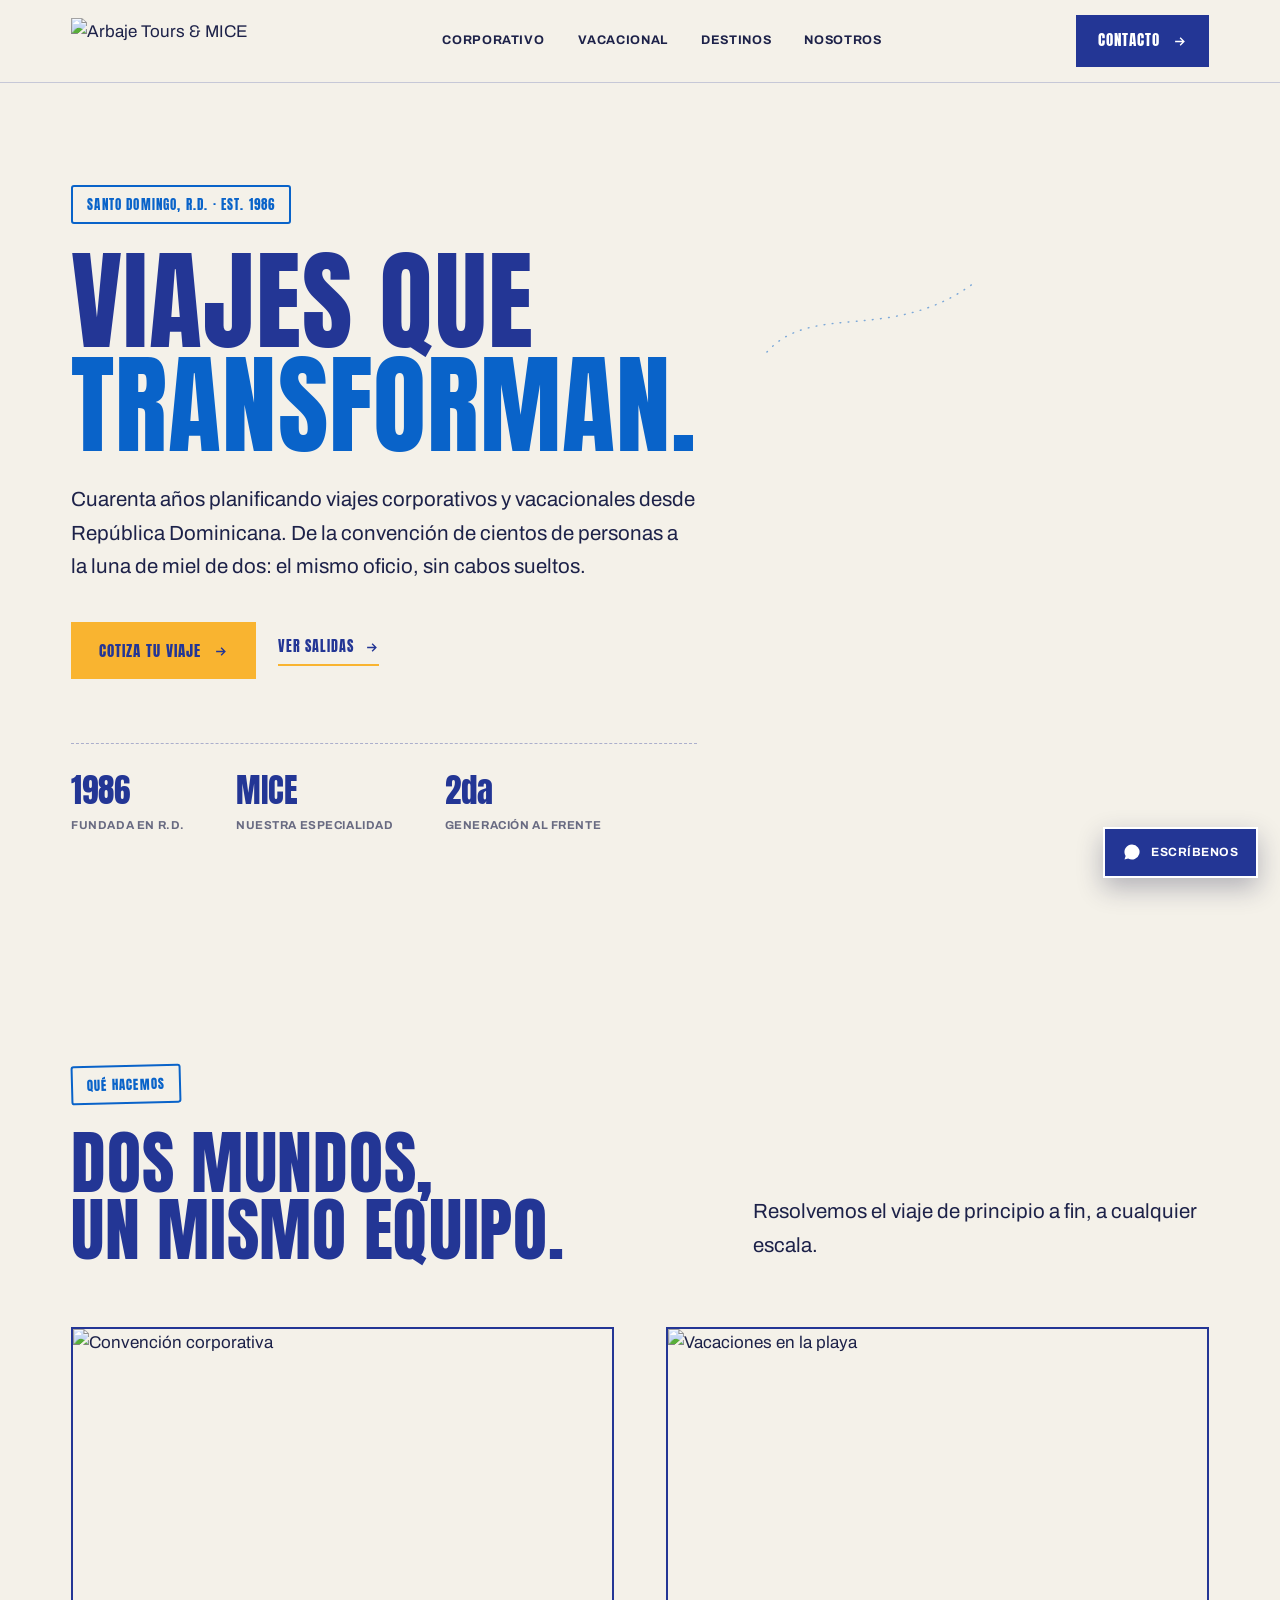
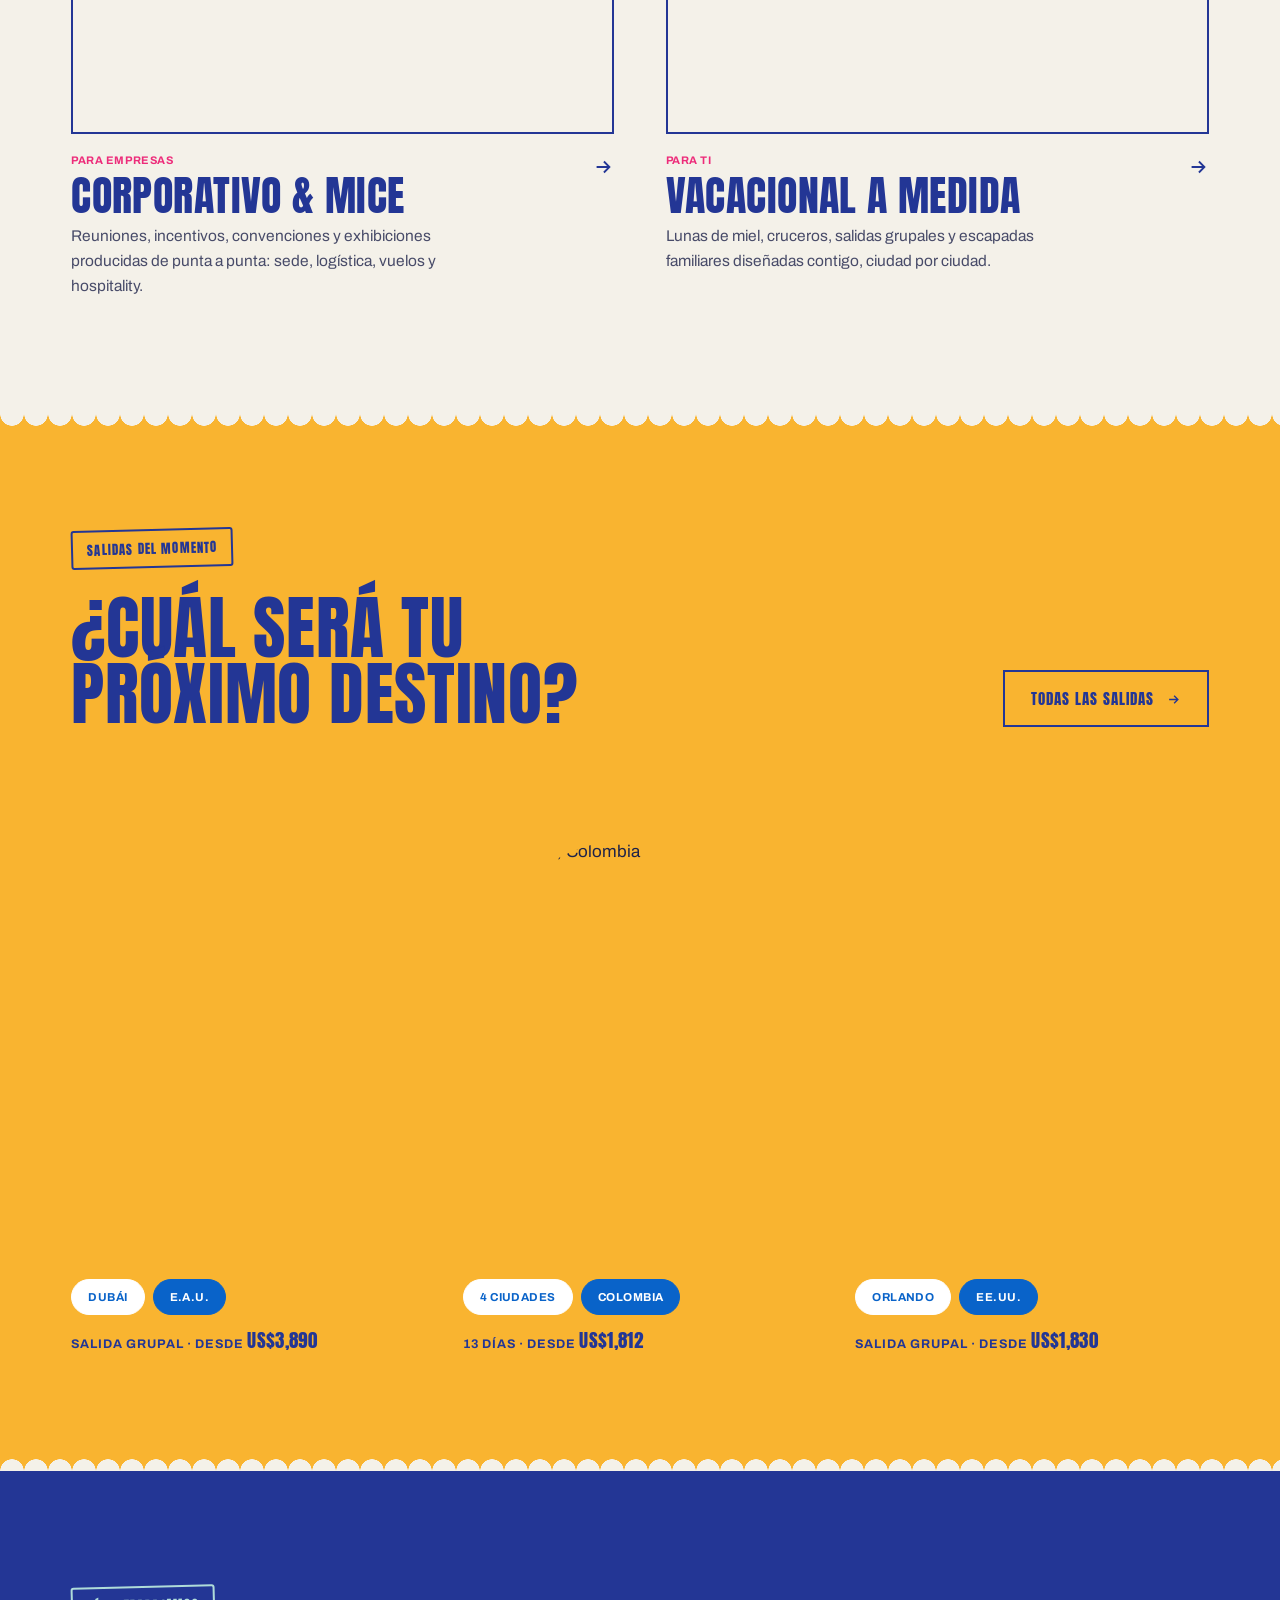
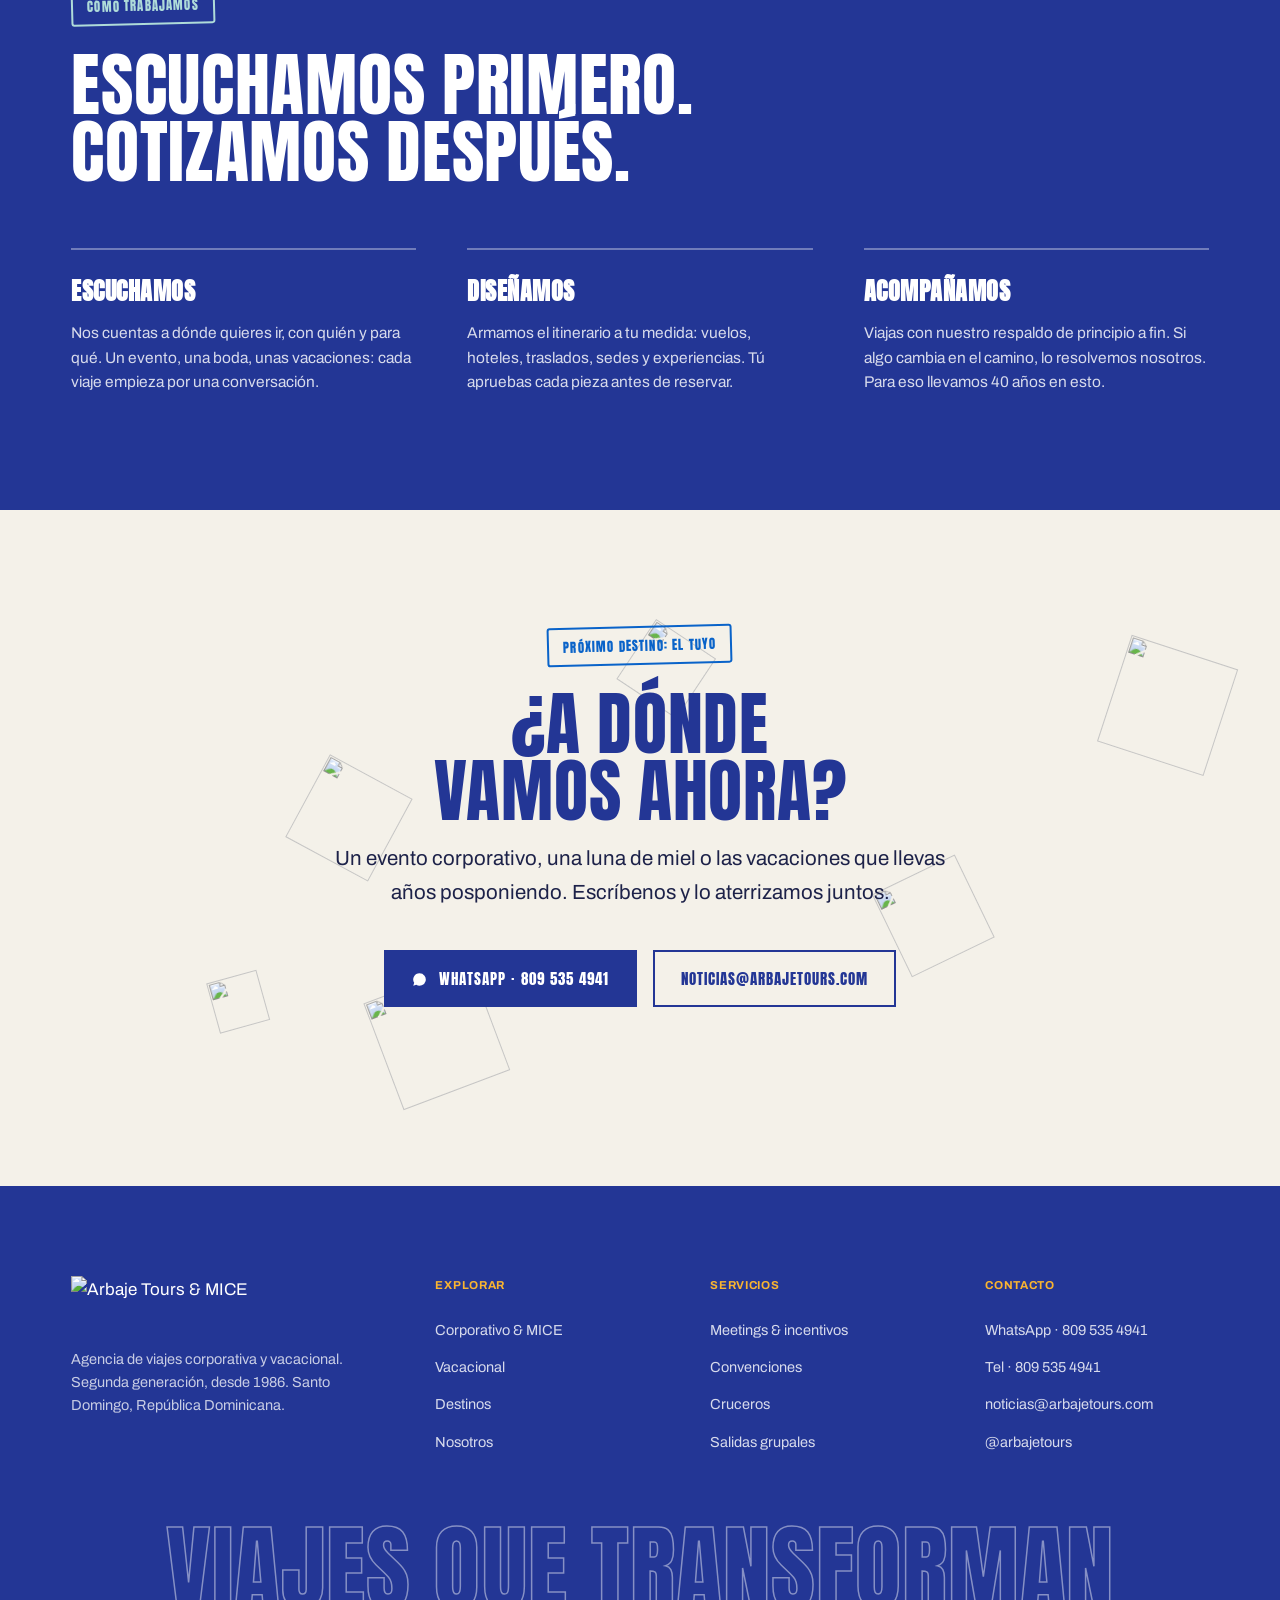
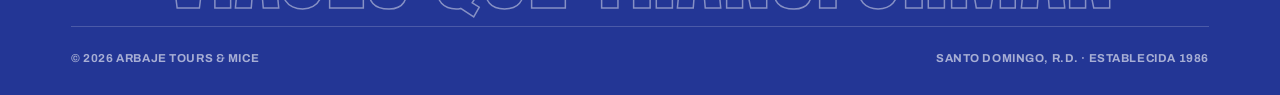
==== index.html @ 15413dd1 "Add files via upload" ====
<!DOCTYPE html>
<html lang="es">
<head>
<meta charset="UTF-8">
<meta name="viewport" content="width=device-width,initial-scale=1">
<title>Arbaje Tours & MICE — Agencia de viajes en Santo Domingo · Desde 1986</title>
<meta name="description" content="Agencia de viajes corporativa y vacacional en Santo Domingo, República Dominicana. Especialistas en MICE y viajes a medida desde 1986.">
<link rel="preconnect" href="https://fonts.googleapis.com">
<link rel="preconnect" href="https://fonts.gstatic.com" crossorigin>
<link href="https://fonts.googleapis.com/css2?family=Anton&family=Archivo:wght@400;500;600;700&display=swap" rel="stylesheet">
<link rel="stylesheet" href="styles.css">
</head>
<body>

<!-- ================= HEADER ================= -->
<header class="site-head">
  <div class="inner">
    <a href="index.html" class="brand" aria-label="Arbaje Tours & MICE">
      <img src="assets/logos/arbaje-horizontal.svg" alt="Arbaje Tours & MICE">
    </a>
    <nav class="main-nav" aria-label="Principal">
      <a href="corporativo.html">Corporativo</a>
      <a href="vacacional.html">Vacacional</a>
      <a href="destinos.html">Destinos</a>
      <a href="nosotros.html">Nosotros</a>
    </nav>
    <div class="head-cta">
      <a href="contacto.html" class="btn">Contacto
        <svg viewBox="0 0 24 24" fill="none" stroke="currentColor" stroke-width="2.2"><path d="M5 12h14M13 6l6 6-6 6"/></svg>
      </a>
    </div>
    <button class="burger" id="burger" aria-label="Menú" aria-expanded="false">
      <svg viewBox="0 0 24 24" fill="none" stroke="currentColor" stroke-width="2"><path d="M3 6h18M3 12h18M3 18h18"/></svg>
    </button>
  </div>
  <nav class="mobile-nav" id="mobileNav" aria-label="Menú móvil">
    <a href="corporativo.html">Corporativo </a>
    <a href="vacacional.html">Vacacional </a>
    <a href="destinos.html">Destinos </a>
    <a href="nosotros.html">Nosotros </a>
    <a href="contacto.html">Contacto </a>
  </nav>
</header>

<!-- ================= HERO ================= -->
<section class="hero">
  <div class="wrap hero-grid">
    <div class="hero-copy">
      <div class="eyebrow rv">Santo Domingo, R.D. · Est. 1986</div>
      <h1 class="display rv d1">Viajes que<br><span class="azure">transforman.</span></h1>
      <p class="lead rv d2">Cuarenta años planificando viajes corporativos y vacacionales desde República Dominicana. De la convención de cientos de personas a la luna de miel de dos: el mismo oficio, sin cabos sueltos.</p>
      <div class="hero-cta rv d3">
        <a href="contacto.html" class="btn sun">Cotiza tu viaje
          <svg viewBox="0 0 24 24" fill="none" stroke="currentColor" stroke-width="2.2"><path d="M5 12h14M13 6l6 6-6 6"/></svg>
        </a>
        <a href="destinos.html" class="tlink">Ver salidas
          <svg viewBox="0 0 24 24" fill="none" stroke="currentColor" stroke-width="2.2"><path d="M5 12h14M13 6l6 6-6 6"/></svg>
        </a>
      </div>
      <div class="hero-facts rv d3">
        <div class="fact"><div class="n">1986</div><div class="l">Fundada en R.D.</div></div>
        <div class="fact"><div class="n">MICE</div><div class="l">Nuestra especialidad</div></div>
        <div class="fact"><div class="n">2da</div><div class="l">Generación al frente</div></div>
      </div>
    </div>

    <div class="hero-collage rv d2" aria-hidden="true">
      <svg class="dashpath" viewBox="0 0 300 120" fill="none">
        <path d="M8 110 C 70 40, 180 100, 292 14" stroke="currentColor" stroke-width="2" stroke-dasharray="1 10" stroke-linecap="round"/>
      </svg>
      <img class="plane" src="assets/brand/plane-sun.svg" alt="">
      <div class="stamp-a">
        <div class="stamp"><img src="https://images.unsplash.com/photo-1488646953014-85cb44e25828?w=800&q=80" alt="Viajeros en la montaña"></div>
      </div>
      <img class="tickettravel" src="assets/brand/ticket-travel-azure.svg" alt="">
      <div class="stamp-b">
        <div class="stamp"><img src="https://images.unsplash.com/photo-1512453979798-5ea266f8880c?w=800&q=80" alt="Dubái"></div>
      </div>
      <img class="roundstamp deco spin" src="assets/brand/stamp-round-azure.svg" alt="" style="position:absolute">
    </div>
  </div>
</section>

<!-- ================= DOS MUNDOS ================= -->
<section class="sec">
  <div class="wrap">
    <div class="cat-head rv">
      <div>
        <div class="eyebrow">Qué hacemos</div>
        <h2 class="display">Dos mundos,<br>un mismo equipo.</h2>
      </div>
      <p class="lead" style="max-width:38ch">Resolvemos el viaje de principio a fin, a cualquier escala.</p>
    </div>

    <div class="cat-grid">
      <a href="corporativo.html" class="cat-item rv">
        <div class="ph"><img src="https://images.unsplash.com/photo-1505373877841-8d25f7d46678?w=1100&q=80" alt="Convención corporativa"></div>
        <div class="cap">
                    <div>
            <div class="tag">Para empresas</div>
            <h3 class="display">Corporativo & MICE</h3>
            <p>Reuniones, incentivos, convenciones y exhibiciones producidas de punta a punta: sede, logística, vuelos y hospitality.</p>
          </div>
          <span class="go"><svg viewBox="0 0 24 24" fill="none" stroke="currentColor" stroke-width="2"><path d="M5 12h14M13 6l6 6-6 6"/></svg></span>
        </div>
      </a>
      <a href="vacacional.html" class="cat-item rv d1">
        <div class="ph"><img src="https://images.unsplash.com/photo-1530521954074-e64f6810b32d?w=1100&q=80" alt="Vacaciones en la playa"></div>
        <div class="cap">
                    <div>
            <div class="tag">Para ti</div>
            <h3 class="display">Vacacional a medida</h3>
            <p>Lunas de miel, cruceros, salidas grupales y escapadas familiares diseñadas contigo, ciudad por ciudad.</p>
          </div>
          <span class="go"><svg viewBox="0 0 24 24" fill="none" stroke="currentColor" stroke-width="2"><path d="M5 12h14M13 6l6 6-6 6"/></svg></span>
        </div>
      </a>
    </div>
  </div>
</section>

<!-- ================= DESTINOS (amarillo + arcos) ================= -->
<section class="sec sec-sun">
  <div class="wrap">
    <div class="cat-head rv">
      <div>
        <div class="eyebrow">Salidas del momento</div>
        <h2 class="display">¿Cuál será tu<br>próximo destino?</h2>
      </div>
      <a href="destinos.html" class="btn line">Todas las salidas
        <svg viewBox="0 0 24 24" fill="none" stroke="currentColor" stroke-width="2.2"><path d="M5 12h14M13 6l6 6-6 6"/></svg>
      </a>
    </div>

    <div class="arch-grid">
      <a href="destinos.html" class="arch-card rv">
        <div class="arch"><img src="https://images.unsplash.com/photo-1512453979798-5ea266f8880c?w=900&q=80" alt="Dubái"></div>
        <div class="pills"><span class="pill">Dubái</span><span class="pill blue">E.A.U.</span></div>
        <div class="price">Salida grupal · desde <b>US$3,890</b></div>
      </a>
      <a href="destinos.html" class="arch-card rv d1">
        <div class="arch"><img src="https://images.unsplash.com/photo-1534943441045-1009d7cb0bb9?q=80&w=1100&auto=format&fit=crop" alt="Cartagena, Colombia"></div>
        <div class="pills"><span class="pill">4 ciudades</span><span class="pill blue">Colombia</span></div>
        <div class="price">13 días · desde <b>US$1,812</b></div>
      </a>
      <a href="destinos.html" class="arch-card rv d2">
        <div class="arch"><img src="https://images.unsplash.com/photo-1597466599360-3b9775841aec?w=900&q=80" alt="Orlando"></div>
        <div class="pills"><span class="pill">Orlando</span><span class="pill blue">EE.UU.</span></div>
        <div class="price">Salida grupal · desde <b>US$1,830</b></div>
      </a>
    </div>
  </div>
</section>

<!-- ================= MÉTODO (navy) ================= -->
<section class="sec sec-navy">
  <div class="wrap">
    <div class="rv">
      <div class="eyebrow">Cómo trabajamos</div>
      <h2 class="display">Escuchamos primero.<br>Cotizamos después.</h2>
    </div>
    <div class="steps">
      <div class="step rv">
                <h3>Escuchamos</h3>
        <p>Nos cuentas a dónde quieres ir, con quién y para qué. Un evento, una boda, unas vacaciones: cada viaje empieza por una conversación.</p>
      </div>
      <div class="step rv d1">
                <h3>Diseñamos</h3>
        <p>Armamos el itinerario a tu medida: vuelos, hoteles, traslados, sedes y experiencias. Tú apruebas cada pieza antes de reservar.</p>
      </div>
      <div class="step rv d2">
                <h3>Acompañamos</h3>
        <p>Viajas con nuestro respaldo de principio a fin. Si algo cambia en el camino, lo resolvemos nosotros. Para eso llevamos 40 años en esto.</p>
      </div>
    </div>
  </div>
</section>

<!-- ================= CTA FINAL ================= -->
<section class="sec endcta">
  <div class="bubbles" id="bubbles" aria-hidden="true"></div>
  <div class="wrap">
    <div class="rv">
      <div class="eyebrow" style="justify-content:center">Próximo destino: el tuyo</div>
      <h2 class="display">¿A dónde<br>vamos ahora?</h2>
      <p class="lead">Un evento corporativo, una luna de miel o las vacaciones que llevas años posponiendo. Escríbenos y lo aterrizamos juntos.</p>
      <div class="actions">
        <a href="https://wa.me/18095354941" target="_blank" rel="noopener" class="btn">
          <svg viewBox="0 0 24 24" fill="currentColor"><path d="M17.5 14.4c-.3-.1-1.8-.9-2-1-.3-.1-.5-.1-.7.1-.2.3-.8 1-1 1.2-.2.2-.3.2-.6.1-.3-.1-1.3-.5-2.4-1.5-.9-.8-1.5-1.8-1.7-2-.2-.3 0-.5.1-.6l.4-.5c.1-.2.2-.3.3-.5.1-.2 0-.4 0-.5 0-.1-.7-1.6-.9-2.2-.2-.6-.5-.5-.7-.5h-.6c-.2 0-.5.1-.8.4-.3.3-1 1-1 2.5s1.1 2.9 1.2 3.1c.1.2 2.1 3.2 5.1 4.5.7.3 1.3.5 1.7.6.7.2 1.4.2 1.9.1.6-.1 1.8-.7 2-1.4.2-.7.2-1.3.2-1.4-.1-.1-.3-.2-.6-.3M12 2a10 10 0 00-8.5 15.3L2 22l4.8-1.5A10 10 0 1012 2z"/></svg>
          WhatsApp · 809 535 4941
        </a>
        <a href="mailto:noticias@arbajetours.com" class="btn line">noticias@arbajetours.com</a>
      </div>
      <img class="boarding" src="assets/brand/boarding-blue.svg" alt="">
    </div>
  </div>
</section>

<!-- ================= FOOTER ================= -->
<footer class="ftr">
  <div class="wrap">
    <div class="top">
      <div class="brandcol">
        <img src="assets/logos/arbaje-horizontal-white.svg" alt="Arbaje Tours & MICE">
        <p>Agencia de viajes corporativa y vacacional. Segunda generación, desde 1986. Santo Domingo, República Dominicana.</p>
      </div>
      <div class="col">
        <h4>Explorar</h4>
        <a href="corporativo.html">Corporativo & MICE</a>
        <a href="vacacional.html">Vacacional</a>
        <a href="destinos.html">Destinos</a>
        <a href="nosotros.html">Nosotros</a>
      </div>
      <div class="col">
        <h4>Servicios</h4>
        <a href="corporativo.html">Meetings & incentivos</a>
        <a href="corporativo.html">Convenciones</a>
        <a href="vacacional.html">Cruceros</a>
        <a href="vacacional.html">Salidas grupales</a>
      </div>
      <div class="col">
        <h4>Contacto</h4>
        <a href="https://wa.me/18095354941" target="_blank" rel="noopener">WhatsApp · 809 535 4941</a>
        <a href="tel:+18095354941">Tel · 809 535 4941</a>
        <a href="mailto:noticias@arbajetours.com">noticias@arbajetours.com</a>
        <a href="https://instagram.com/arbajetours" target="_blank" rel="noopener">@arbajetours</a>
      </div>
    </div>
    <div class="bigline" aria-hidden="true">Viajes que transforman</div>
    <div class="bot">
      <span>© 2026 Arbaje Tours & MICE</span>
      <span>Santo Domingo, R.D. · Establecida 1986</span>
    </div>
  </div>
</footer>

<a href="https://wa.me/18095354941" target="_blank" rel="noopener" class="wa" aria-label="WhatsApp">
  <svg viewBox="0 0 24 24" fill="currentColor"><path d="M17.5 14.4c-.3-.1-1.8-.9-2-1-.3-.1-.5-.1-.7.1-.2.3-.8 1-1 1.2-.2.2-.3.2-.6.1-.3-.1-1.3-.5-2.4-1.5-.9-.8-1.5-1.8-1.7-2-.2-.3 0-.5.1-.6l.4-.5c.1-.2.2-.3.3-.5.1-.2 0-.4 0-.5 0-.1-.7-1.6-.9-2.2-.2-.6-.5-.5-.7-.5h-.6c-.2 0-.5.1-.8.4-.3.3-1 1-1 2.5s1.1 2.9 1.2 3.1c.1.2 2.1 3.2 5.1 4.5.7.3 1.3.5 1.7.6.7.2 1.4.2 1.9.1.6-.1 1.8-.7 2-1.4.2-.7.2-1.3.2-1.4-.1-.1-.3-.2-.6-.3M12 2a10 10 0 00-8.5 15.3L2 22l4.8-1.5A10 10 0 1012 2z"/></svg>
  <span>Escríbenos</span>
</a>

<script src="app.js"></script>
</body>
</html>
---- styles.css ----
/* ============================================================
   ARBAJE TOURS & MICE — sitio 2026
   Dirección: editorial · pasaporte · scrapbook de viaje
   Tipos: Anton (display) · Archivo (texto) · IBM Plex Mono (meta)
   ============================================================ */

:root{
  --navy:#233695;
  --azure:#0963c9;
  --sun:#f9b430;
  --sunlight:#fbcd52;
  --pink:#ed2c7a;
  --aqua:#afdcd9;
  --gray:#dad8da;
  --paper:#f4f1e9;
  --paper-2:#ece8dd;
  --ink:#1d2249;
  --wrap:1240px;
  --gutter:clamp(20px, 4vw, 56px);
}

*{margin:0;padding:0;box-sizing:border-box}
html{scroll-behavior:smooth}

body{
  font-family:"Archivo",system-ui,sans-serif;
  font-size:17px;
  line-height:1.6;
  color:var(--ink);
  background:var(--paper);
  -webkit-font-smoothing:antialiased;
  overflow-x:hidden;
}

/* textura de papel sobre todo el fondo (gris sobre crema, como en las piezas) */
body{position:relative}
body::before{
  content:"";
  position:absolute;
  inset:0;
  background:url("assets/brand/tex-gray.png") top center/1100px repeat;
  opacity:.35;
  pointer-events:none;
  z-index:0;
}
body > *{position:relative;z-index:1}

::selection{background:var(--sun);color:var(--navy)}

img{max-width:100%;display:block}
a{color:inherit;text-decoration:none}
ul{list-style:none}

.wrap{max-width:var(--wrap);margin:0 auto;padding-inline:var(--gutter)}

/* ---------- tipografía ---------- */
.display{
  font-family:"Anton",sans-serif;
  font-weight:400;
  text-transform:uppercase;
  line-height:.95;
  letter-spacing:.01em;
  color:var(--navy);
}
h1.display{font-size:clamp(52px, 8.5vw, 118px)}
h2.display{font-size:clamp(38px, 5.5vw, 72px)}
h3.display{font-size:clamp(26px, 3.4vw, 42px)}

.mono{
  font-family:"Anton",sans-serif;
  font-weight:400;
  font-size:13.5px;
  text-transform:uppercase;
  letter-spacing:.09em;
}

/* etiqueta tipo sello de goma (como los sellos de pasaporte de la marca) */
.eyebrow{
  display:inline-flex;
  align-items:center;
  font-family:"Anton",sans-serif;
  font-weight:400;
  font-size:13px;
  text-transform:uppercase;
  letter-spacing:.09em;
  color:var(--azure);
  border:2px solid currentColor;
  border-radius:3px;
  padding:8px 14px 6px;
  transform:rotate(-1.5deg);
  margin-bottom:26px;
}

.lead{font-size:clamp(18px, 1.6vw, 21px);line-height:1.65;max-width:56ch}
.azure{color:var(--azure)}
.sun-t{color:var(--sun)}
.pink-t{color:var(--pink)}

/* ---------- botones y enlaces ---------- */
.btn{
  display:inline-flex;
  align-items:center;
  gap:12px;
  font-family:"Anton",sans-serif;
  font-weight:400;
  font-size:14.5px;
  text-transform:uppercase;
  letter-spacing:.07em;
  background:var(--navy);
  color:#fff;
  padding:16px 26px 14px;
  border:2px solid var(--navy);
  transition:background .2s, color .2s, transform .2s;
}
.btn:hover{background:var(--azure);border-color:var(--azure)}
.btn.sun{background:var(--sun);border-color:var(--sun);color:var(--navy)}
.btn.sun:hover{background:var(--sunlight);border-color:var(--sunlight)}
.btn.line{background:transparent;color:var(--navy)}
.btn.line:hover{background:var(--navy);color:#fff}
.btn.line.on-dark{color:#fff;border-color:#fff}
.btn.line.on-dark:hover{background:#fff;color:var(--navy)}
.btn svg{width:15px;height:15px;flex:none}

.tlink{
  display:inline-flex;
  align-items:center;
  gap:10px;
  font-family:"Anton",sans-serif;
  font-weight:400;
  font-size:14px;
  text-transform:uppercase;
  letter-spacing:.07em;
  color:var(--navy);
  border-bottom:2px solid var(--sun);
  padding-bottom:5px;
  transition:gap .2s, color .2s;
}
.tlink:hover{gap:16px;color:var(--azure)}
.tlink svg{width:15px;height:15px}

/* ---------- header ---------- */
.site-head{
  position:sticky;
  top:0;
  z-index:60;
  background:var(--paper);
  border-bottom:1px solid color-mix(in srgb, var(--navy) 22%, transparent);
}
.site-head .inner{
  max-width:var(--wrap);
  margin:0 auto;
  padding:0 var(--gutter);
  display:flex;
  align-items:center;
  justify-content:space-between;
  gap:28px;
  height:82px;
}
.site-head .brand img{height:46px;width:auto}
.main-nav{display:flex;gap:clamp(18px, 2.6vw, 40px)}
.main-nav a{
  font-family:"Archivo",sans-serif;font-weight:700;
  font-size:12.5px;
  text-transform:uppercase;
  letter-spacing:.05em;
  color:var(--ink);
  padding:6px 0;
  border-bottom:2px solid transparent;
  transition:color .2s, border-color .2s;
}
.main-nav a .no{color:var(--azure);margin-right:6px;font-size:10.5px}
.main-nav a:hover{color:var(--azure)}
.main-nav a.current{border-color:var(--sun);color:var(--navy)}
.head-cta{white-space:nowrap}
.head-cta .btn{padding:12px 20px}

.burger{
  display:none;
  background:none;
  border:2px solid var(--navy);
  width:44px;height:44px;
  align-items:center;justify-content:center;
  cursor:pointer;
  color:var(--navy);
}
.burger svg{width:20px;height:20px}

/* menú móvil */
.mobile-nav{
  display:none;
  border-bottom:1px solid color-mix(in srgb, var(--navy) 22%, transparent);
  background:var(--paper);
}
.mobile-nav.open{display:block}
.mobile-nav a{
  display:flex;
  justify-content:space-between;
  align-items:center;
  padding:18px var(--gutter);
  font-family:"Archivo",sans-serif;font-weight:700;
  font-size:14px;
  text-transform:uppercase;
  letter-spacing:.05em;
  color:var(--navy);
  border-top:1px dashed color-mix(in srgb, var(--navy) 25%, transparent);
}
.mobile-nav a .no{color:var(--azure)}

/* ---------- secciones con textura ---------- */
.sec{padding-block:clamp(72px, 9vw, 130px)}

.sec-navy{
  position:relative;
  background:var(--navy);
  color:#fff;
  overflow:hidden;
}
.sec-navy::before{
  content:"";
  position:absolute;inset:0;
  background:url("assets/brand/tex-azure.png") center/1300px repeat;
  opacity:.18;
  pointer-events:none;
}
.sec-navy > *{position:relative}
.sec-navy .display{color:#fff}
.sec-navy .eyebrow{color:var(--aqua)}

.sec-sun{
  position:relative;
  background:var(--sun);
  overflow:hidden;
}
.sec-sun::before{
  content:"";
  position:absolute;inset:0;
  background:url("assets/brand/tex-sunlight.png") center/1300px repeat;
  opacity:.5;
  pointer-events:none;
}
.sec-sun > *{position:relative}
.sec-sun .eyebrow{color:var(--navy)}

.sec-azure{
  position:relative;
  background:var(--azure);
  color:#fff;
  overflow:hidden;
}
.sec-azure::before{
  content:"";
  position:absolute;inset:0;
  background:url("assets/brand/tex-navy.png") center/1300px repeat;
  opacity:.16;
  pointer-events:none;
}
.sec-azure > *{position:relative}
.sec-azure .display{color:#fff}

/* borde perforado de estampilla: recorta los bordes de la propia sección,
   así el color y la textura del fondo amarillo siguen continuos */
.sec-sun{
  --pf:24px;
  -webkit-mask:
    radial-gradient(circle 12px at 12px 0, transparent 11.5px, #000 12px) left top / 24px var(--pf) repeat-x,
    radial-gradient(circle 12px at 12px var(--pf), transparent 11.5px, #000 12px) left bottom / 24px var(--pf) repeat-x,
    linear-gradient(#000 0 0) 0 var(--pf) / 100% calc(100% - var(--pf)*2) no-repeat;
  mask:
    radial-gradient(circle 12px at 12px 0, transparent 11.5px, #000 12px) left top / 24px var(--pf) repeat-x,
    radial-gradient(circle 12px at 12px var(--pf), transparent 11.5px, #000 12px) left bottom / 24px var(--pf) repeat-x,
    linear-gradient(#000 0 0) 0 var(--pf) / 100% calc(100% - var(--pf)*2) no-repeat;
}

/* ---------- foto con marco de estampilla de la marca (svg 38/39) ---------- */
.stampframe{
  position:relative;
  aspect-ratio:324.8/240.91;
}
.stampframe .ph{
  position:absolute;
  left:3.4%;
  top:5.2%;
  width:93.3%;
  height:89.2%;
  object-fit:cover;
}
.stampframe .frame{
  position:absolute;
  inset:0;
  width:100%;height:100%;
  pointer-events:none;
}

/* ---------- burbujas de avión (choques, físicas suaves) ---------- */
.bubbles{
  position:absolute;
  inset:0;
  overflow:hidden;
  pointer-events:none;
  z-index:0;
}
.bubble{
  position:absolute;
  top:0;left:0;
  will-change:transform;
  user-select:none;
}
.endcta{position:relative}
.endcta .wrap{position:relative;z-index:1}

/* ---------- foto estampilla (sello postal) ---------- */
.stamp{
  background:#fff;
  padding:12px;
  -webkit-mask:url("assets/brand/stampframe-white.svg") center/100% 100% no-repeat;
          mask:url("assets/brand/stampframe-white.svg") center/100% 100% no-repeat;
  aspect-ratio:324.8/241.93;
}
.stamp img{width:100%;height:100%;object-fit:cover}

.stamp-card{position:relative}
.stamp-card figcaption{
  margin-top:14px;
  display:flex;
  justify-content:space-between;
  align-items:baseline;
  gap:12px;
}
.stamp-card .place{
  font-family:"Anton",sans-serif;
  text-transform:uppercase;
  font-size:21px;
  color:var(--navy);
  letter-spacing:.02em;
}
.stamp-card .meta{
  font-family:"Archivo",sans-serif;font-weight:700;
  font-size:12px;
  text-transform:uppercase;
  letter-spacing:.04em;
  color:var(--azure);
  text-align:right;
}

/* ---------- foto en arco (como los posts de Berlín/Barcelona) ---------- */
.arch{
  border-radius:999px 999px 0 0;
  overflow:hidden;
  position:relative;
}
.arch img{width:100%;height:100%;object-fit:cover}

/* pills ciudad · país */
.pills{display:flex;gap:8px;flex-wrap:wrap}
.pill{
  font-family:"Archivo",sans-serif;font-weight:700;
  font-size:11.5px;
  text-transform:uppercase;
  letter-spacing:.04em;
  padding:8px 16px;
  border-radius:999px;
  background:#fff;
  color:var(--azure);
  border:1.5px solid #fff;
}
.pill.blue{background:var(--azure);color:#fff;border-color:var(--azure)}

/* ---------- decoraciones de marca ---------- */
.deco{position:absolute;pointer-events:none;user-select:none}
.deco.spin{transform:rotate(12deg)}

/* ---------- reveal ---------- */
.rv{opacity:0;transform:translateY(22px);transition:opacity .7s ease, transform .7s ease}
.rv.in{opacity:1;transform:none}
.d1{transition-delay:.08s}
.d2{transition-delay:.16s}
.d3{transition-delay:.24s}
@media (prefers-reduced-motion:reduce){.rv{opacity:1;transform:none;transition:none}}

/* ============================================================
   HOME
   ============================================================ */
.hero{
  position:relative;
  padding-block:clamp(60px, 8vw, 120px) clamp(70px, 9vw, 130px);
  overflow:hidden;
}
.hero-grid{
  display:grid;
  grid-template-columns:1.05fr .95fr;
  gap:clamp(40px, 5vw, 80px);
  align-items:center;
}
.hero-copy .lead{margin:26px 0 38px}
.hero-cta{display:flex;gap:22px;align-items:center;flex-wrap:wrap}

.hero-facts{
  display:flex;
  gap:clamp(28px, 4vw, 64px);
  margin-top:clamp(44px, 5vw, 70px);
  padding-top:30px;
  border-top:1px dashed color-mix(in srgb, var(--navy) 35%, transparent);
}
.fact .n{
  font-family:"Anton",sans-serif;
  font-size:clamp(26px, 2.6vw, 36px);
  color:var(--navy);
  line-height:1;
}
.fact .l{
  font-family:"Archivo",sans-serif;font-weight:700;
  font-size:11.5px;
  text-transform:uppercase;
  letter-spacing:.05em;
  color:color-mix(in srgb, var(--ink) 65%, transparent);
  margin-top:8px;
}

/* collage de estampillas del hero */
.hero-collage{position:relative;min-height:520px}
.hero-collage .stamp-a{
  position:absolute;top:0;right:6%;width:min(62%, 340px);
  transform:rotate(3deg);
  
}
.hero-collage .stamp-b{
  position:absolute;bottom:8%;left:0;width:min(58%, 320px);
  transform:rotate(-4deg);
  
}
.hero-collage .roundstamp{
  position:absolute;
  bottom:26%;right:2%;
  width:150px;
  transform:rotate(12deg);
  opacity:.95;
}
.hero-collage .plane{
  position:absolute;
  top:-2%;left:6%;
  width:92px;
  transform:rotate(-8deg);
}
.hero-collage .tickettravel{
  position:absolute;
  top:38%;left:26%;
  width:180px;
  transform:rotate(-9deg);
  opacity:.9;
}

/* trayecto punteado del avión */
.dashpath{
  position:absolute;
  top:4%;left:0;
  width:52%;
  color:var(--azure);
  opacity:.5;
}

/* ---------- catálogo dos mundos ---------- */
.cat-head{
  display:flex;
  justify-content:space-between;
  align-items:flex-end;
  gap:28px;
  margin-bottom:clamp(40px, 5vw, 64px);
}
.cat-grid{
  display:grid;
  grid-template-columns:1fr 1fr;
  gap:clamp(28px, 4vw, 56px);
}
.cat-item .ph{
  aspect-ratio:4/3;
  overflow:hidden;
  border:2px solid var(--navy);
}
.cat-item .ph img{
  width:100%;height:100%;object-fit:cover;
  transition:transform .6s ease;
}
.cat-item:hover .ph img{transform:scale(1.04)}
.cat-item .cap{
  display:grid;
  grid-template-columns:1fr auto;
  gap:18px;
  align-items:start;
  padding-top:18px;
}
.cat-item h3{margin-bottom:8px}
.cat-item .cap p{
  font-size:15.5px;
  color:color-mix(in srgb, var(--ink) 80%, transparent);
  max-width:44ch;
}
.cat-item .cap .go{
  padding-top:4px;
  color:var(--navy);
  transition:transform .2s;
}
.cat-item:hover .cap .go{transform:translateX(6px);color:var(--azure)}
.cat-item .cap .go svg{width:22px;height:22px}
.cat-item .tag{
  font-family:"Archivo",sans-serif;font-weight:700;
  font-size:11px;
  letter-spacing:.05em;
  text-transform:uppercase;
  color:var(--pink);
  margin-bottom:6px;
}

/* ---------- destinos en arcos (sección amarilla) ---------- */
.arch-grid{
  display:grid;
  grid-template-columns:repeat(3, 1fr);
  gap:clamp(24px, 3vw, 44px);
  align-items:end;
}
.arch-card .arch{aspect-ratio:3/4}
.arch-card:nth-child(2) .arch{aspect-ratio:3/3.6}
.arch-card .pills{margin-top:16px}
.arch-card .price{
  margin-top:10px;
  font-family:"Archivo",sans-serif;font-weight:700;
  font-size:12.5px;
  letter-spacing:.08em;
  text-transform:uppercase;
  color:var(--navy);
}
.arch-card .price b{
  font-family:"Anton",sans-serif;
  font-size:19px;
  letter-spacing:.02em;
  font-weight:400;
}

/* ---------- método (sección navy) ---------- */
.steps{
  display:grid;
  grid-template-columns:repeat(3,1fr);
  gap:clamp(28px, 4vw, 60px);
  margin-top:clamp(44px, 5vw, 72px);
}
.step{
  border-top:2px solid color-mix(in srgb, #fff 35%, transparent);
  padding-top:22px;
}
.step .no{
  font-family:"Anton",sans-serif;
  font-size:15px;
  color:var(--sun);
  letter-spacing:.04em;
  display:block;
  margin-bottom:14px;
}
.step h3{
  font-family:"Anton",sans-serif;
  text-transform:uppercase;
  font-size:24px;
  letter-spacing:.02em;
  margin-bottom:10px;
}
.step p{font-size:15.5px;color:color-mix(in srgb, #fff 82%, transparent);max-width:38ch}

/* ---------- CTA final ---------- */
.endcta{
  position:relative;
  text-align:center;
  overflow:hidden;
}
.endcta .display{margin-bottom:18px}
.endcta p{margin:0 auto 40px;max-width:52ch}
.endcta .actions{
  display:flex;
  gap:16px;
  justify-content:center;
  flex-wrap:wrap;
}
.endcta .boarding{
  width:min(300px, 60%);
  margin:64px auto 0;
  transform:rotate(-3deg);
  
}

/* ============================================================
   PÁGINAS INTERIORES
   ============================================================ */
.page-hero{
  position:relative;
  padding-block:clamp(64px, 8vw, 110px);
  overflow:hidden;
}
.page-hero .kicker{
  display:flex;
  align-items:center;
  gap:16px;
  margin-bottom:26px;
}
.page-hero .kicker img{width:52px;height:auto}
.page-hero .lead{margin-top:26px}

.page-hero.on-dark .lead{color:color-mix(in srgb, #fff 88%, transparent)}

/* filas editoriales numeradas (MICE, servicios) */
.rows{border-top:2px solid var(--navy)}
.row-item{
  display:grid;
  grid-template-columns:90px 1fr 1.1fr auto;
  gap:clamp(20px, 3vw, 48px);
  padding:clamp(30px, 4vw, 48px) 0;
  border-bottom:1px solid color-mix(in srgb, var(--navy) 28%, transparent);
  align-items:start;
}
.row-item .no{
  font-family:"Anton",sans-serif;
  font-size:clamp(24px, 2.6vw, 34px);
  color:var(--sun);
  -webkit-text-stroke:1.4px var(--navy);
  color:transparent;
  line-height:1.1;
}
.row-item:hover .no{color:var(--sun);-webkit-text-stroke:1.4px var(--navy)}
.row-item h3{letter-spacing:.02em}
.row-item p{
  font-size:15.5px;
  color:color-mix(in srgb, var(--ink) 82%, transparent);
  max-width:52ch;
}
.row-item .ico{width:64px;height:auto;justify-self:end}
/* filas sin columna de numeración (vacacional) */
.rows.no-num .row-item{grid-template-columns:1fr 1.1fr auto}

/* checklist producción */
.checks{
  display:grid;
  grid-template-columns:repeat(auto-fill, minmax(230px, 1fr));
  gap:14px;
  margin-top:34px;
}
.checks li{
  display:flex;
  gap:12px;
  align-items:center;
  font-family:"Archivo",sans-serif;font-weight:700;
  font-size:13px;
  text-transform:uppercase;
  letter-spacing:.08em;
  padding:16px 18px;
  border:1.5px dashed color-mix(in srgb, var(--navy) 45%, transparent);
  background:color-mix(in srgb, #fff 55%, transparent);
}
.checks li::before{
  content:"✓";
  font-weight:700;
  color:var(--azure);
}
.sec-navy .checks li{
  border-color:color-mix(in srgb, #fff 45%, transparent);
  background:color-mix(in srgb, #fff 8%, transparent);
}
.sec-navy .checks li::before{color:var(--sun)}

/* grid destinos página */
.dest-grid{
  display:grid;
  grid-template-columns:repeat(auto-fill, minmax(300px, 1fr));
  gap:clamp(32px, 4vw, 56px);
  margin-top:clamp(40px, 5vw, 64px);
}
.dest .body{padding-top:16px}
.dest .region{
  font-family:"Archivo",sans-serif;font-weight:700;
  font-size:11.5px;
  text-transform:uppercase;
  letter-spacing:.05em;
  color:var(--pink);
  margin-bottom:6px;
}
.dest h3{font-size:26px}
.dest .detail{
  margin-top:10px;
  font-size:15px;
  color:color-mix(in srgb, var(--ink) 78%, transparent);
}
.dest .price-line{
  margin-top:14px;
  padding-top:14px;
  border-top:1px dashed color-mix(in srgb, var(--navy) 35%, transparent);
  display:flex;
  justify-content:space-between;
  align-items:baseline;
  font-family:"Archivo",sans-serif;font-weight:700;
  font-size:12px;
  text-transform:uppercase;
  letter-spacing:.04em;
  color:var(--azure);
}
.dest .price-line b{
  font-family:"Anton",sans-serif;
  font-weight:400;
  font-size:22px;
  color:var(--navy);
  letter-spacing:.02em;
}

/* nota destinos */
.dest-note{
  margin-top:clamp(48px, 6vw, 72px);
  border:2px solid var(--navy);
  background:color-mix(in srgb, #fff 60%, transparent);
  padding:clamp(28px, 4vw, 44px);
  display:grid;
  grid-template-columns:auto 1fr auto;
  gap:clamp(20px, 3vw, 40px);
  align-items:center;
}
.dest-note img{width:74px}
.dest-note h3{margin-bottom:6px}
.dest-note p{font-size:15.5px;max-width:60ch}

/* nosotros — historia */
.story-grid{
  display:grid;
  grid-template-columns:1fr 1fr;
  gap:clamp(40px, 6vw, 90px);
  align-items:center;
}
.story-grid .stamp{transform:rotate(-2deg)}
.big-year{
  font-family:"Anton",sans-serif;
  font-size:clamp(90px, 14vw, 190px);
  line-height:1;
  color:transparent;
  -webkit-text-stroke:2px var(--navy);
  display:block;
}
.timeline{border-top:2px solid var(--navy);margin-top:clamp(40px,5vw,60px)}
.timeline li{
  display:grid;
  grid-template-columns:120px 1fr;
  gap:clamp(20px, 4vw, 60px);
  padding:26px 0;
  border-bottom:1px solid color-mix(in srgb, var(--navy) 25%, transparent);
}
.timeline .y{
  font-family:"Anton",sans-serif;
  font-size:24px;
  color:var(--azure);
}
.timeline p{max-width:62ch;font-size:16px}

/* contacto */
.contact-grid{
  display:grid;
  grid-template-columns:1.1fr .9fr;
  gap:clamp(40px, 6vw, 90px);
  align-items:start;
}
.contact-list{border-top:2px solid var(--navy)}
.contact-list a{
  display:grid;
  grid-template-columns:110px 1fr auto;
  align-items:center;
  gap:20px;
  padding:24px 6px;
  border-bottom:1px solid color-mix(in srgb, var(--navy) 25%, transparent);
  transition:background .2s, padding .2s;
}
.contact-list a:hover{background:color-mix(in srgb, #fff 55%, transparent);padding-left:14px}
.contact-list .k{
  font-family:"Archivo",sans-serif;font-weight:700;
  font-size:11.5px;
  text-transform:uppercase;
  letter-spacing:.05em;
  color:var(--pink);
}
.contact-list .v{
  font-family:"Anton",sans-serif;
  text-transform:uppercase;
  font-size:clamp(18px, 2vw, 26px);
  color:var(--navy);
  letter-spacing:.02em;
}
.contact-list svg{width:20px;height:20px;color:var(--azure)}
.contact-side{position:relative}
.contact-side .stamp{transform:rotate(2deg)}
.contact-side .roundstamp{
  position:absolute;
  top:-40px;right:-10px;
  width:130px;
  transform:rotate(14deg);
}

/* ---------- footer ---------- */
.ftr{
  position:relative;
  background:var(--navy);
  color:#fff;
  overflow:hidden;
}
.ftr::before{
  content:"";
  position:absolute;inset:0;
  background:url("assets/brand/tex-azure.png") center/1300px repeat;
  opacity:.15;
  pointer-events:none;
}
.ftr > *{position:relative}
.ftr .top{
  display:grid;
  grid-template-columns:1.4fr 1fr 1fr 1fr;
  gap:clamp(30px, 4vw, 60px);
  padding-block:clamp(56px, 7vw, 90px) clamp(40px, 5vw, 60px);
}
.ftr .brandcol img{height:52px;width:auto;margin-bottom:20px}
.ftr .brandcol p{
  font-size:14.5px;
  color:color-mix(in srgb, #fff 75%, transparent);
  max-width:34ch;
}
.ftr h4{
  font-family:"Archivo",sans-serif;font-weight:700;
  font-size:11.5px;
  text-transform:uppercase;
  letter-spacing:.06em;
  color:var(--sun);
  margin-bottom:18px;
}
.ftr .col a{
  display:block;
  padding:7px 0;
  font-size:14.5px;
  color:color-mix(in srgb, #fff 82%, transparent);
  transition:color .2s, padding-left .2s;
}
.ftr .col a:hover{color:var(--sunlight);padding-left:6px}
.ftr .bigline{
  font-family:"Anton",sans-serif;
  text-transform:uppercase;
  font-size:clamp(34px, 7.4vw, 104px);
  line-height:1;
  letter-spacing:.01em;
  color:transparent;
  -webkit-text-stroke:1.5px color-mix(in srgb, #fff 45%, transparent);
  white-space:nowrap;
  text-align:center;
  padding-bottom:10px;
  user-select:none;
}
.ftr .bot{
  display:flex;
  justify-content:space-between;
  gap:16px;
  flex-wrap:wrap;
  padding-block:22px 28px;
  border-top:1px solid color-mix(in srgb, #fff 18%, transparent);
  font-family:"Archivo",sans-serif;font-weight:700;
  font-size:11.5px;
  text-transform:uppercase;
  letter-spacing:.05em;
  color:color-mix(in srgb, #fff 60%, transparent);
}

/* whatsapp flotante */
.wa{
  position:fixed;
  right:22px;bottom:22px;
  z-index:70;
  display:flex;
  align-items:center;
  gap:10px;
  background:var(--navy);
  color:#fff;
  padding:14px 18px;
  border:2px solid #fff;
  box-shadow:0 10px 26px rgba(29,34,73,.3);
  font-family:"Archivo",sans-serif;font-weight:700;
  font-size:12px;
  text-transform:uppercase;
  letter-spacing:.04em;
  transition:background .2s, transform .2s;
}
.wa:hover{background:var(--azure);transform:translateY(-2px)}
.wa svg{width:18px;height:18px}

/* ============================================================
   RESPONSIVE
   ============================================================ */
@media (max-width:1020px){
  .main-nav, .head-cta{display:none}
  .burger{display:flex}
  .hero-grid{grid-template-columns:1fr;gap:56px}
  .hero-collage{min-height:440px}
  .cat-grid{grid-template-columns:1fr}
  .arch-grid{grid-template-columns:repeat(2,1fr)}
  .steps{grid-template-columns:1fr}
  .row-item{grid-template-columns:60px 1fr;grid-template-rows:auto auto}
  .row-item p{grid-column:2}
  .rows.no-num .row-item{grid-template-columns:1fr}
  .rows.no-num .row-item p{grid-column:1}
  .row-item .ico{display:none}
  .story-grid{grid-template-columns:1fr}
  .contact-grid{grid-template-columns:1fr}
  .ftr .top{grid-template-columns:1fr 1fr}
  .dest-note{grid-template-columns:1fr}
  .dest-note img{display:none}
}
@media (max-width:640px){
  .arch-grid{grid-template-columns:1fr}
  .arch-card:nth-child(2) .arch{aspect-ratio:3/4}
  .hero-collage .tickettravel{display:none}
  .cat-head{flex-direction:column;align-items:flex-start}
  .ftr .top{grid-template-columns:1fr}
  .wa span{display:none}
  .wa{padding:14px}
  .contact-list a{grid-template-columns:1fr;gap:6px}
  .contact-list svg{display:none}
}
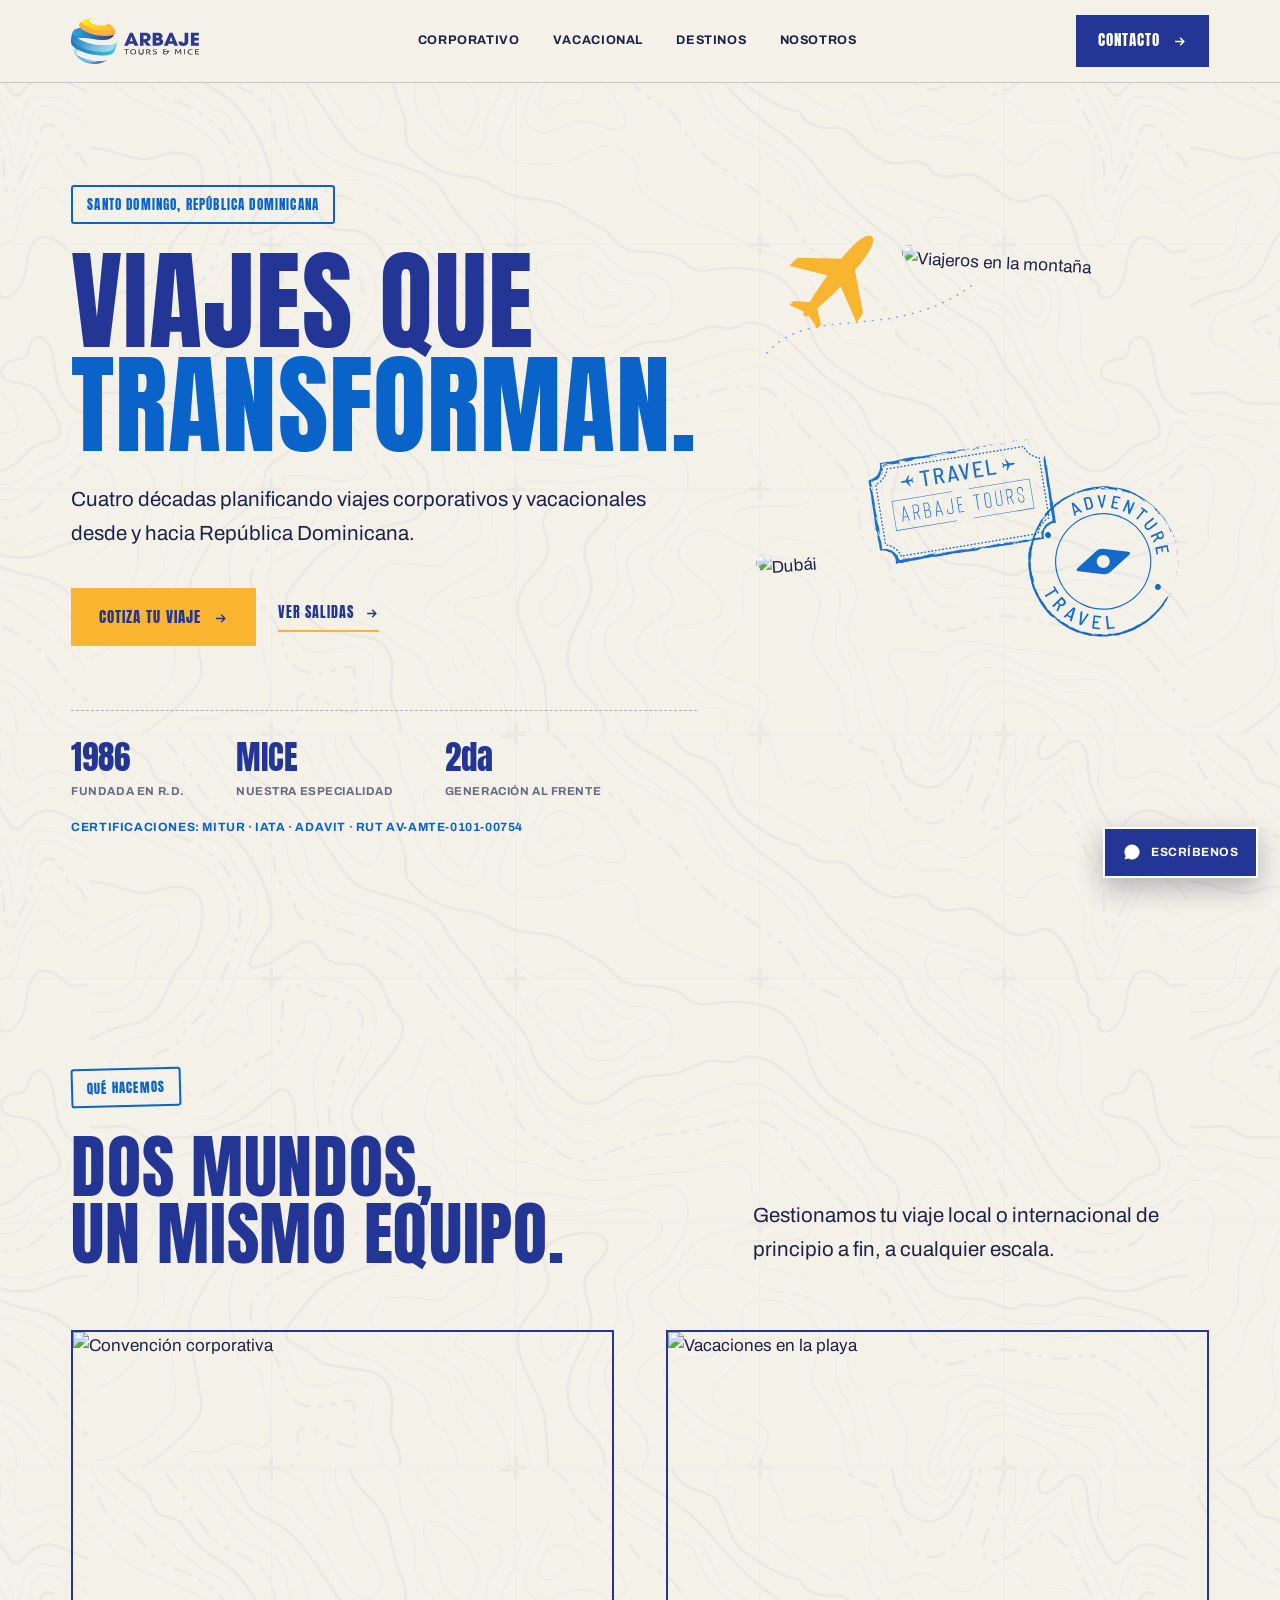
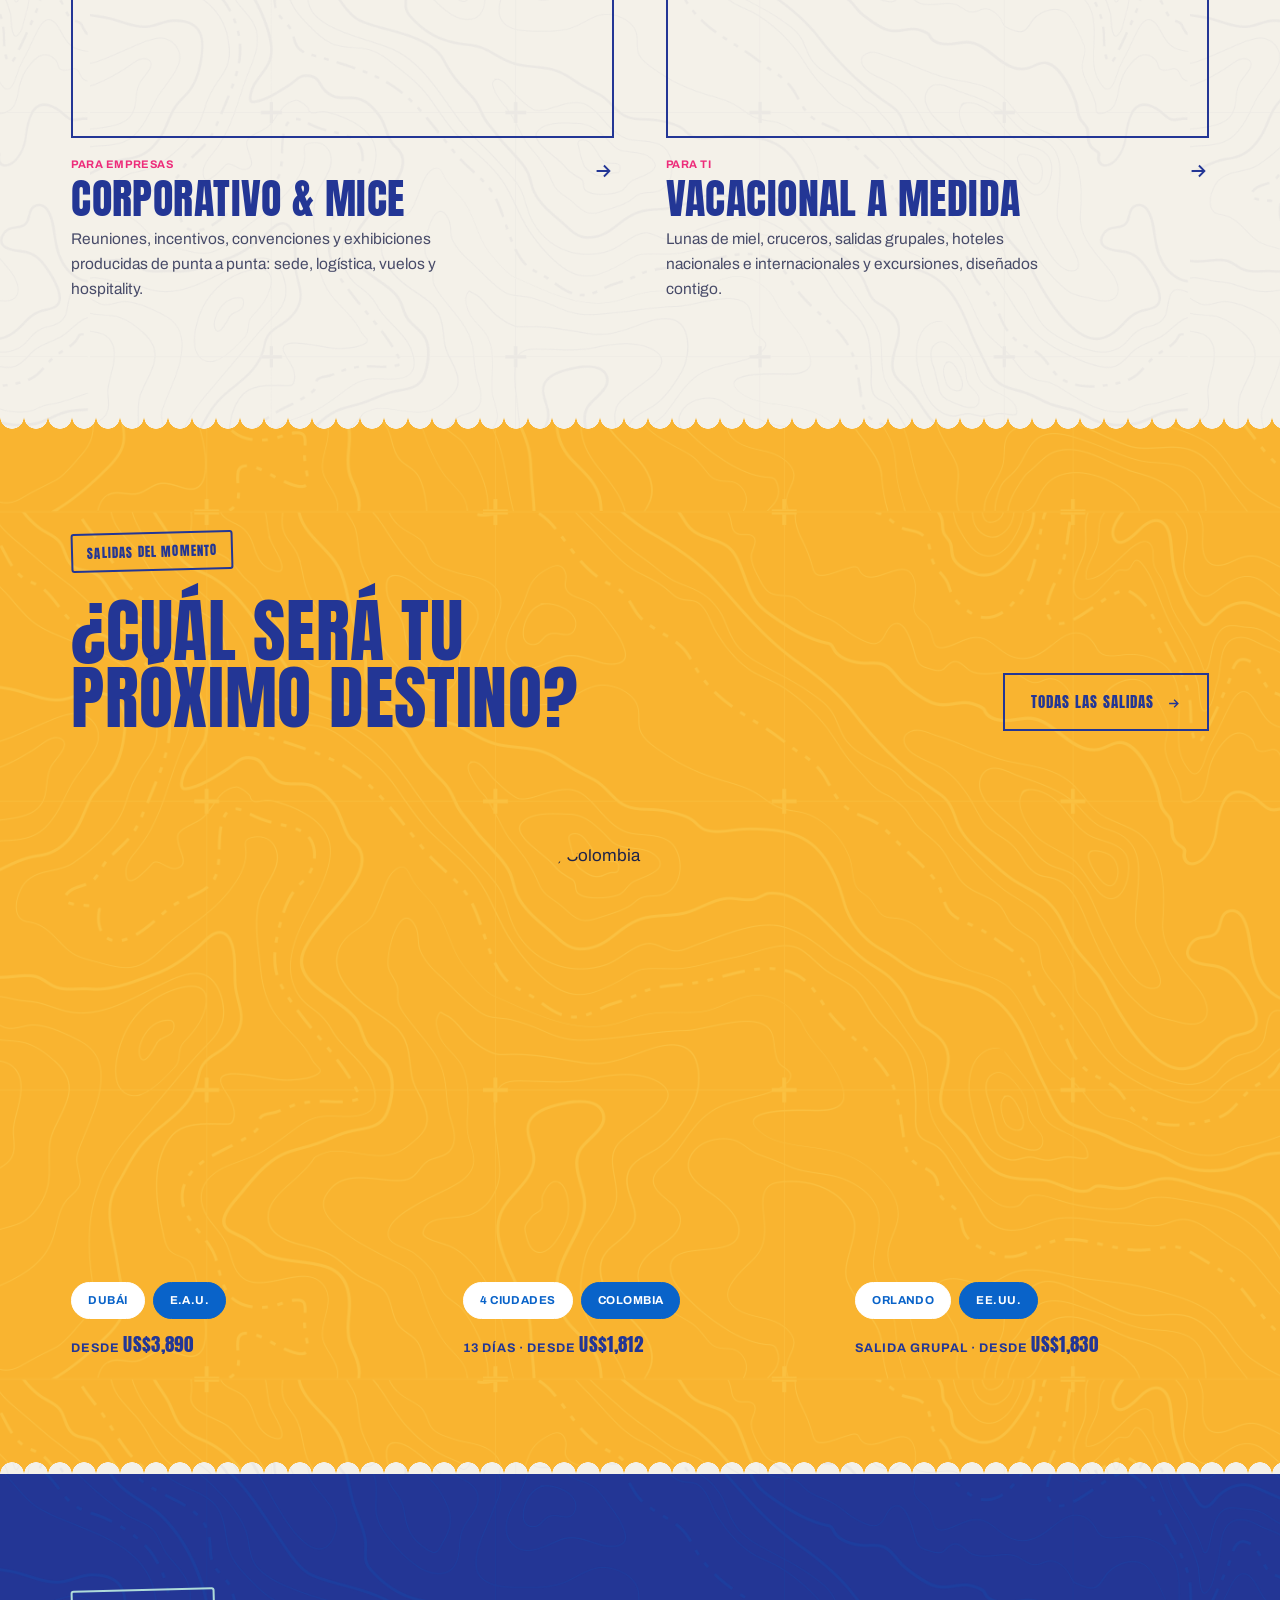
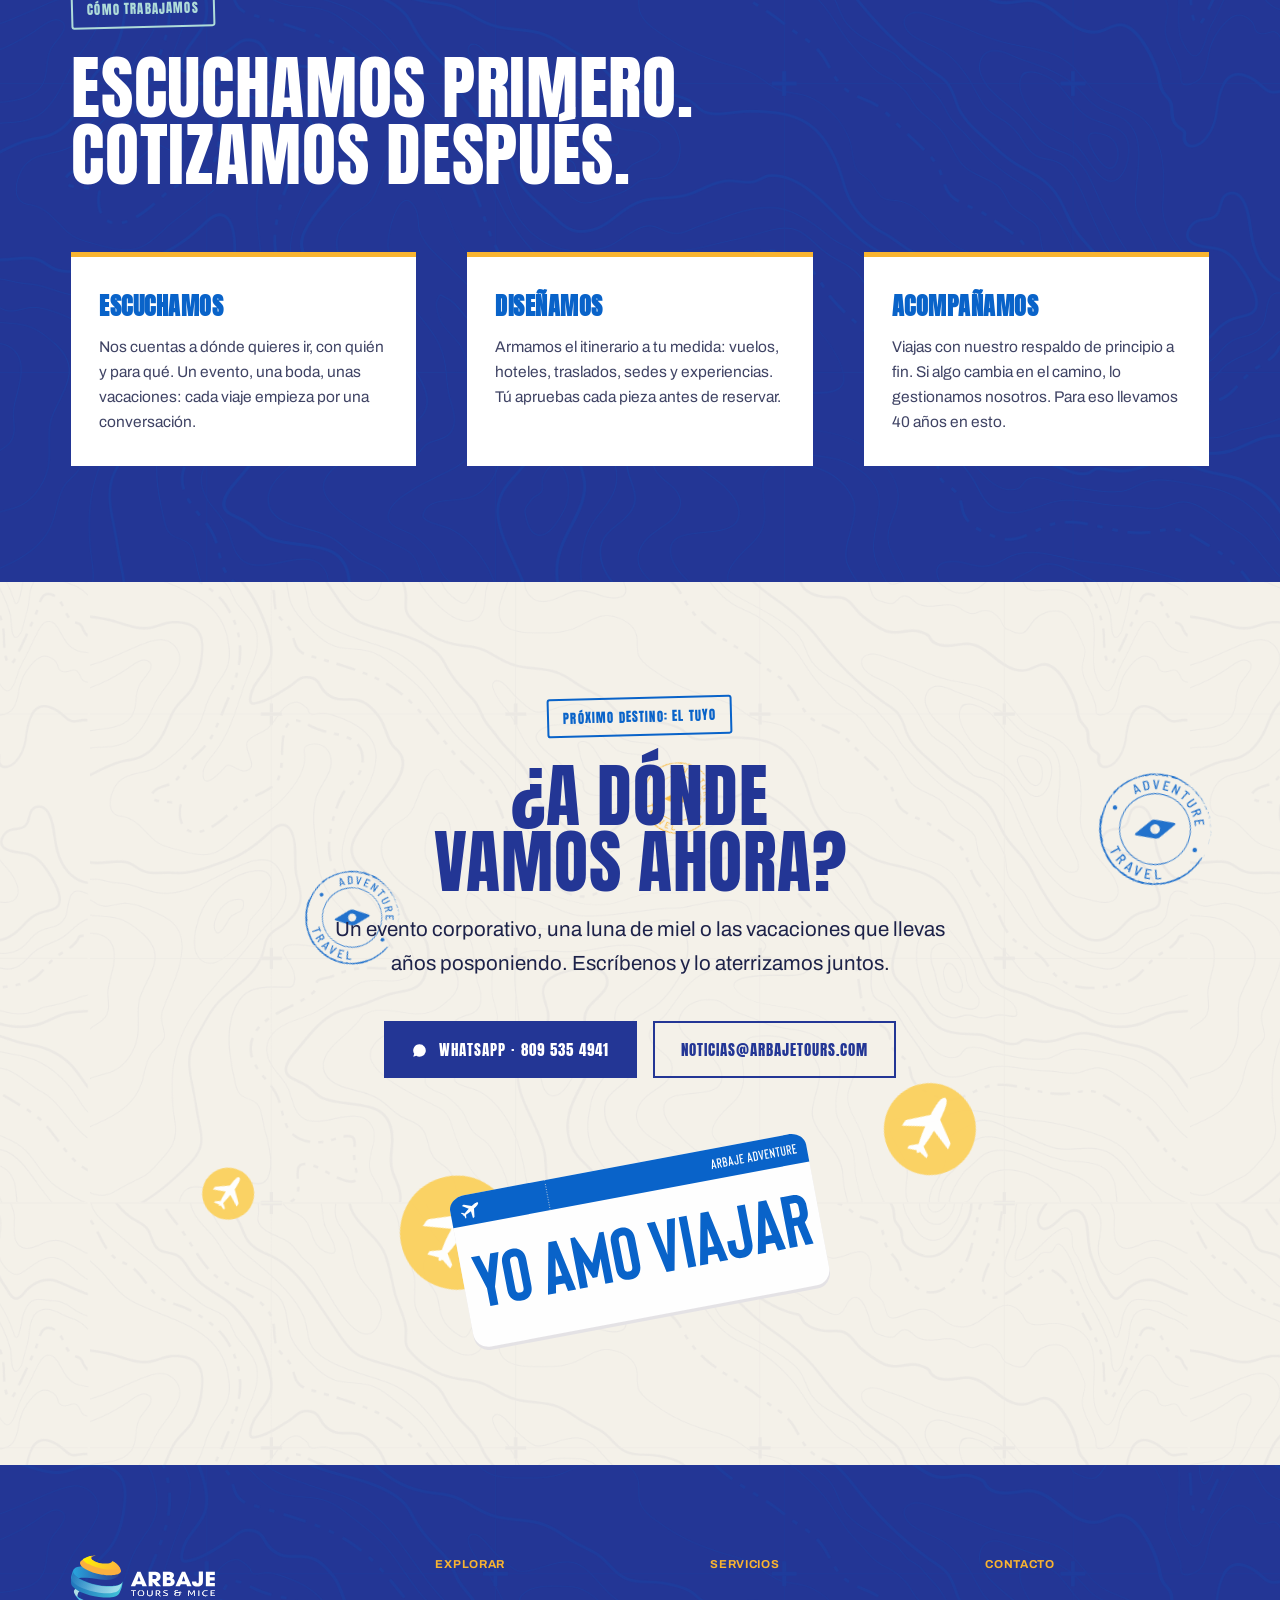
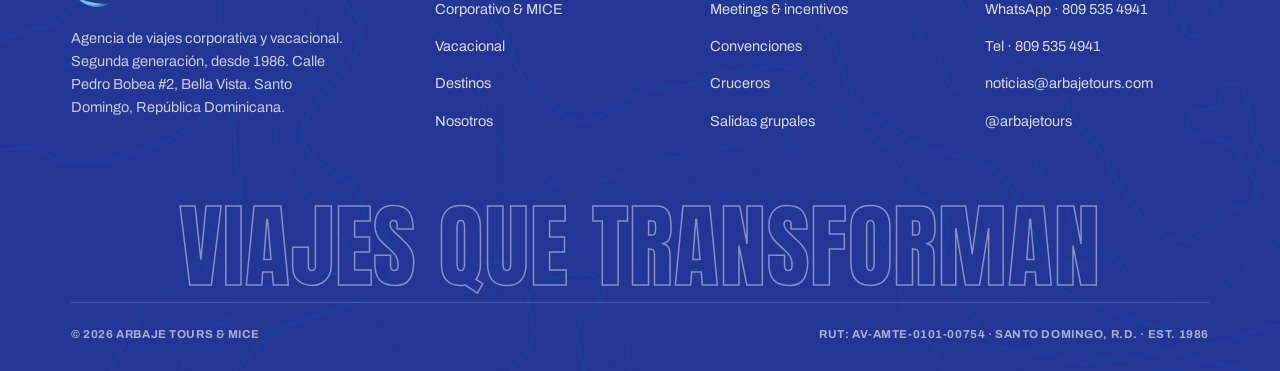
==== commit 31b65ea6: "Add files via upload" ====
--- a/index.html
+++ b/index.html
@@ -46,9 +46,9 @@
 <section class="hero">
   <div class="wrap hero-grid">
     <div class="hero-copy">
-      <div class="eyebrow rv">Santo Domingo, R.D. · Est. 1986</div>
+      <div class="eyebrow rv">Santo Domingo, República Dominicana</div>
       <h1 class="display rv d1">Viajes que<br><span class="azure">transforman.</span></h1>
-      <p class="lead rv d2">Cuarenta años planificando viajes corporativos y vacacionales desde República Dominicana. De la convención de cientos de personas a la luna de miel de dos: el mismo oficio, sin cabos sueltos.</p>
+      <p class="lead rv d2">Cuatro décadas planificando viajes corporativos y vacacionales desde y hacia República Dominicana.</p>
       <div class="hero-cta rv d3">
         <a href="contacto.html" class="btn sun">Cotiza tu viaje
           <svg viewBox="0 0 24 24" fill="none" stroke="currentColor" stroke-width="2.2"><path d="M5 12h14M13 6l6 6-6 6"/></svg>
@@ -62,6 +62,7 @@
         <div class="fact"><div class="n">MICE</div><div class="l">Nuestra especialidad</div></div>
         <div class="fact"><div class="n">2da</div><div class="l">Generación al frente</div></div>
       </div>
+      <div class="certline rv d3">Certificaciones: MITUR · IATA · ADAVIT · RUT AV-AMTE-0101-00754</div>
     </div>
 
     <div class="hero-collage rv d2" aria-hidden="true">
@@ -89,7 +90,7 @@
         <div class="eyebrow">Qué hacemos</div>
         <h2 class="display">Dos mundos,<br>un mismo equipo.</h2>
       </div>
-      <p class="lead" style="max-width:38ch">Resolvemos el viaje de principio a fin, a cualquier escala.</p>
+      <p class="lead" style="max-width:38ch">Gestionamos tu viaje local o internacional de principio a fin, a cualquier escala.</p>
     </div>
 
     <div class="cat-grid">
@@ -110,7 +111,7 @@
                     <div>
             <div class="tag">Para ti</div>
             <h3 class="display">Vacacional a medida</h3>
-            <p>Lunas de miel, cruceros, salidas grupales y escapadas familiares diseñadas contigo, ciudad por ciudad.</p>
+            <p>Lunas de miel, cruceros, salidas grupales, hoteles nacionales e internacionales y excursiones, diseñados contigo.</p>
           </div>
           <span class="go"><svg viewBox="0 0 24 24" fill="none" stroke="currentColor" stroke-width="2"><path d="M5 12h14M13 6l6 6-6 6"/></svg></span>
         </div>
@@ -136,7 +137,7 @@
       <a href="destinos.html" class="arch-card rv">
         <div class="arch"><img src="https://images.unsplash.com/photo-1512453979798-5ea266f8880c?w=900&q=80" alt="Dubái"></div>
         <div class="pills"><span class="pill">Dubái</span><span class="pill blue">E.A.U.</span></div>
-        <div class="price">Salida grupal · desde <b>US$3,890</b></div>
+        <div class="price">Desde <b>US$3,890</b></div>
       </a>
       <a href="destinos.html" class="arch-card rv d1">
         <div class="arch"><img src="https://images.unsplash.com/photo-1534943441045-1009d7cb0bb9?q=80&w=1100&auto=format&fit=crop" alt="Cartagena, Colombia"></div>
@@ -170,7 +171,7 @@
       </div>
       <div class="step rv d2">
                 <h3>Acompañamos</h3>
-        <p>Viajas con nuestro respaldo de principio a fin. Si algo cambia en el camino, lo resolvemos nosotros. Para eso llevamos 40 años en esto.</p>
+        <p>Viajas con nuestro respaldo de principio a fin. Si algo cambia en el camino, lo gestionamos nosotros. Para eso llevamos 40 años en esto.</p>
       </div>
     </div>
   </div>
@@ -191,7 +192,7 @@
         </a>
         <a href="mailto:noticias@arbajetours.com" class="btn line">noticias@arbajetours.com</a>
       </div>
-      <img class="boarding" src="assets/brand/boarding-blue.svg" alt="">
+      <img class="boarding" src="assets/brand/yo-amo-viajar.svg" alt="">
     </div>
   </div>
 </section>
@@ -202,7 +203,7 @@
     <div class="top">
       <div class="brandcol">
         <img src="assets/logos/arbaje-horizontal-white.svg" alt="Arbaje Tours & MICE">
-        <p>Agencia de viajes corporativa y vacacional. Segunda generación, desde 1986. Santo Domingo, República Dominicana.</p>
+        <p>Agencia de viajes corporativa y vacacional. Segunda generación, desde 1986. Calle Pedro Bobea #2, Bella Vista. Santo Domingo, República Dominicana.</p>
       </div>
       <div class="col">
         <h4>Explorar</h4>
@@ -229,7 +230,7 @@
     <div class="bigline" aria-hidden="true">Viajes que transforman</div>
     <div class="bot">
       <span>© 2026 Arbaje Tours & MICE</span>
-      <span>Santo Domingo, R.D. · Establecida 1986</span>
+      <span>RUT: AV-AMTE-0101-00754 · Santo Domingo, R.D. · Est. 1986</span>
     </div>
   </div>
 </footer>
--- a/styles.css
+++ b/styles.css
@@ -308,13 +308,13 @@
 .endcta{position:relative}
 .endcta .wrap{position:relative;z-index:1}
 
-/* ---------- foto estampilla (sello postal) ---------- */
+/* ---------- foto estampilla (sello postal) ----------
+   la foto llena TODO el sello; la perforación muerde la foto directamente */
 .stamp{
-  background:#fff;
-  padding:12px;
   -webkit-mask:url("assets/brand/stampframe-white.svg") center/100% 100% no-repeat;
           mask:url("assets/brand/stampframe-white.svg") center/100% 100% no-repeat;
   aspect-ratio:324.8/241.93;
+  overflow:hidden;
 }
 .stamp img{width:100%;height:100%;object-fit:cover}
 
@@ -449,6 +449,20 @@
   opacity:.9;
 }
 
+/* línea de certificaciones bajo los facts del hero */
+.certline{
+  margin-top:18px;
+  font-family:"Archivo",sans-serif;
+  font-weight:700;
+  font-size:12px;
+  text-transform:uppercase;
+  letter-spacing:.05em;
+  color:var(--azure);
+}
+
+/* fotos MICE con borde de estampilla horneado: zoom para recortarlo en el arco */
+.arch.crop img{transform:scale(1.18)}
+
 /* trayecto punteado del avión */
 .dashpath{
   position:absolute;
@@ -542,17 +556,11 @@
   gap:clamp(28px, 4vw, 60px);
   margin-top:clamp(44px, 5vw, 72px);
 }
+/* cuadros en blanco con letras en azul (pedido de la dueña) */
 .step{
-  border-top:2px solid color-mix(in srgb, #fff 35%, transparent);
-  padding-top:22px;
-}
-.step .no{
-  font-family:"Anton",sans-serif;
-  font-size:15px;
-  color:var(--sun);
-  letter-spacing:.04em;
-  display:block;
-  margin-bottom:14px;
+  background:#fff;
+  padding:30px 28px 32px;
+  border-top:5px solid var(--sun);
 }
 .step h3{
   font-family:"Anton",sans-serif;
@@ -560,8 +568,9 @@
   font-size:24px;
   letter-spacing:.02em;
   margin-bottom:10px;
-}
-.step p{font-size:15.5px;color:color-mix(in srgb, #fff 82%, transparent);max-width:38ch}
+  color:var(--azure);
+}
+.step p{font-size:15.5px;color:color-mix(in srgb, var(--ink) 85%, transparent);max-width:38ch}
 
 /* ---------- CTA final ---------- */
 .endcta{
@@ -578,10 +587,8 @@
   flex-wrap:wrap;
 }
 .endcta .boarding{
-  width:min(300px, 60%);
-  margin:64px auto 0;
-  transform:rotate(-3deg);
-  
+  width:min(380px, 74%);
+  margin:56px auto 0;
 }
 
 /* ============================================================
@@ -839,12 +846,14 @@
 .ftr .bigline{
   font-family:"Anton",sans-serif;
   text-transform:uppercase;
-  font-size:clamp(34px, 7.4vw, 104px);
+  font-size:clamp(22px, 7.2vw, 104px);
   line-height:1;
   letter-spacing:.01em;
   color:transparent;
   -webkit-text-stroke:1.5px color-mix(in srgb, #fff 45%, transparent);
   white-space:nowrap;
+  max-width:100%;
+  overflow:hidden;
   text-align:center;
   padding-bottom:10px;
   user-select:none;
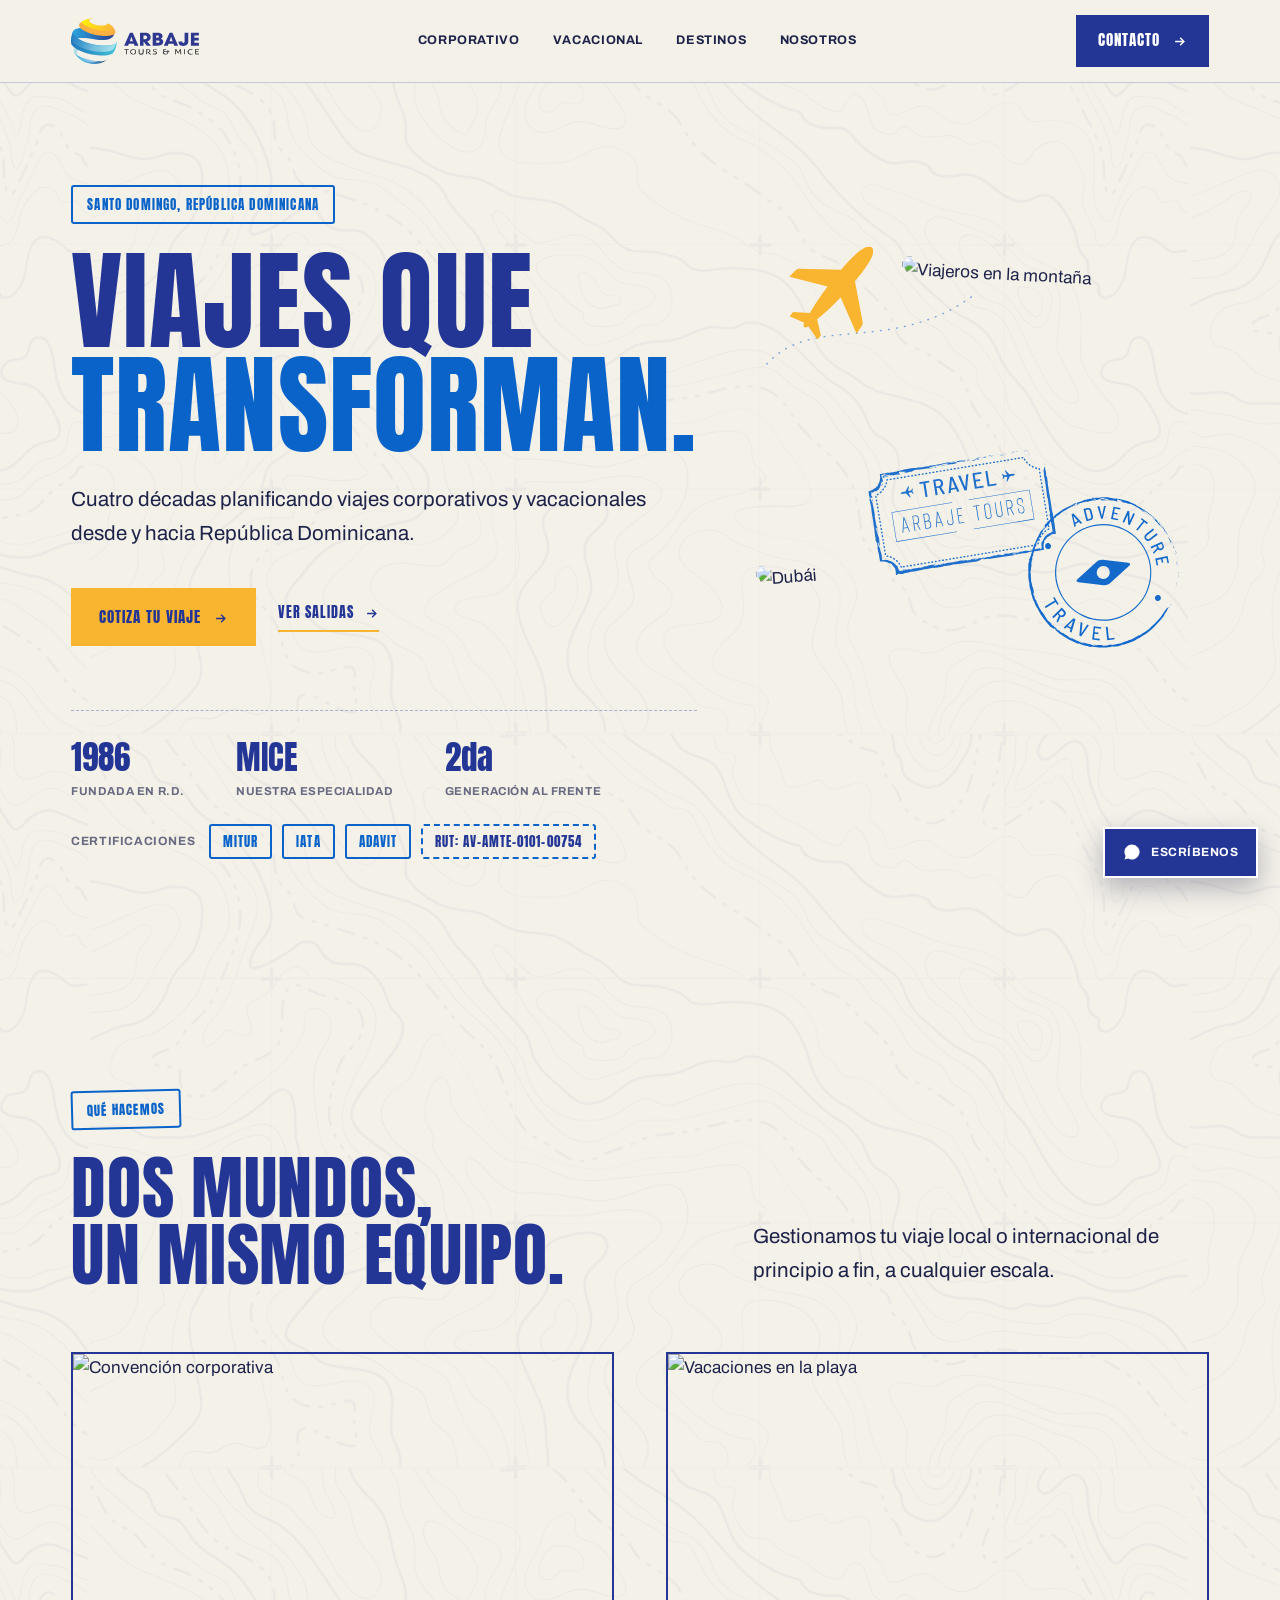
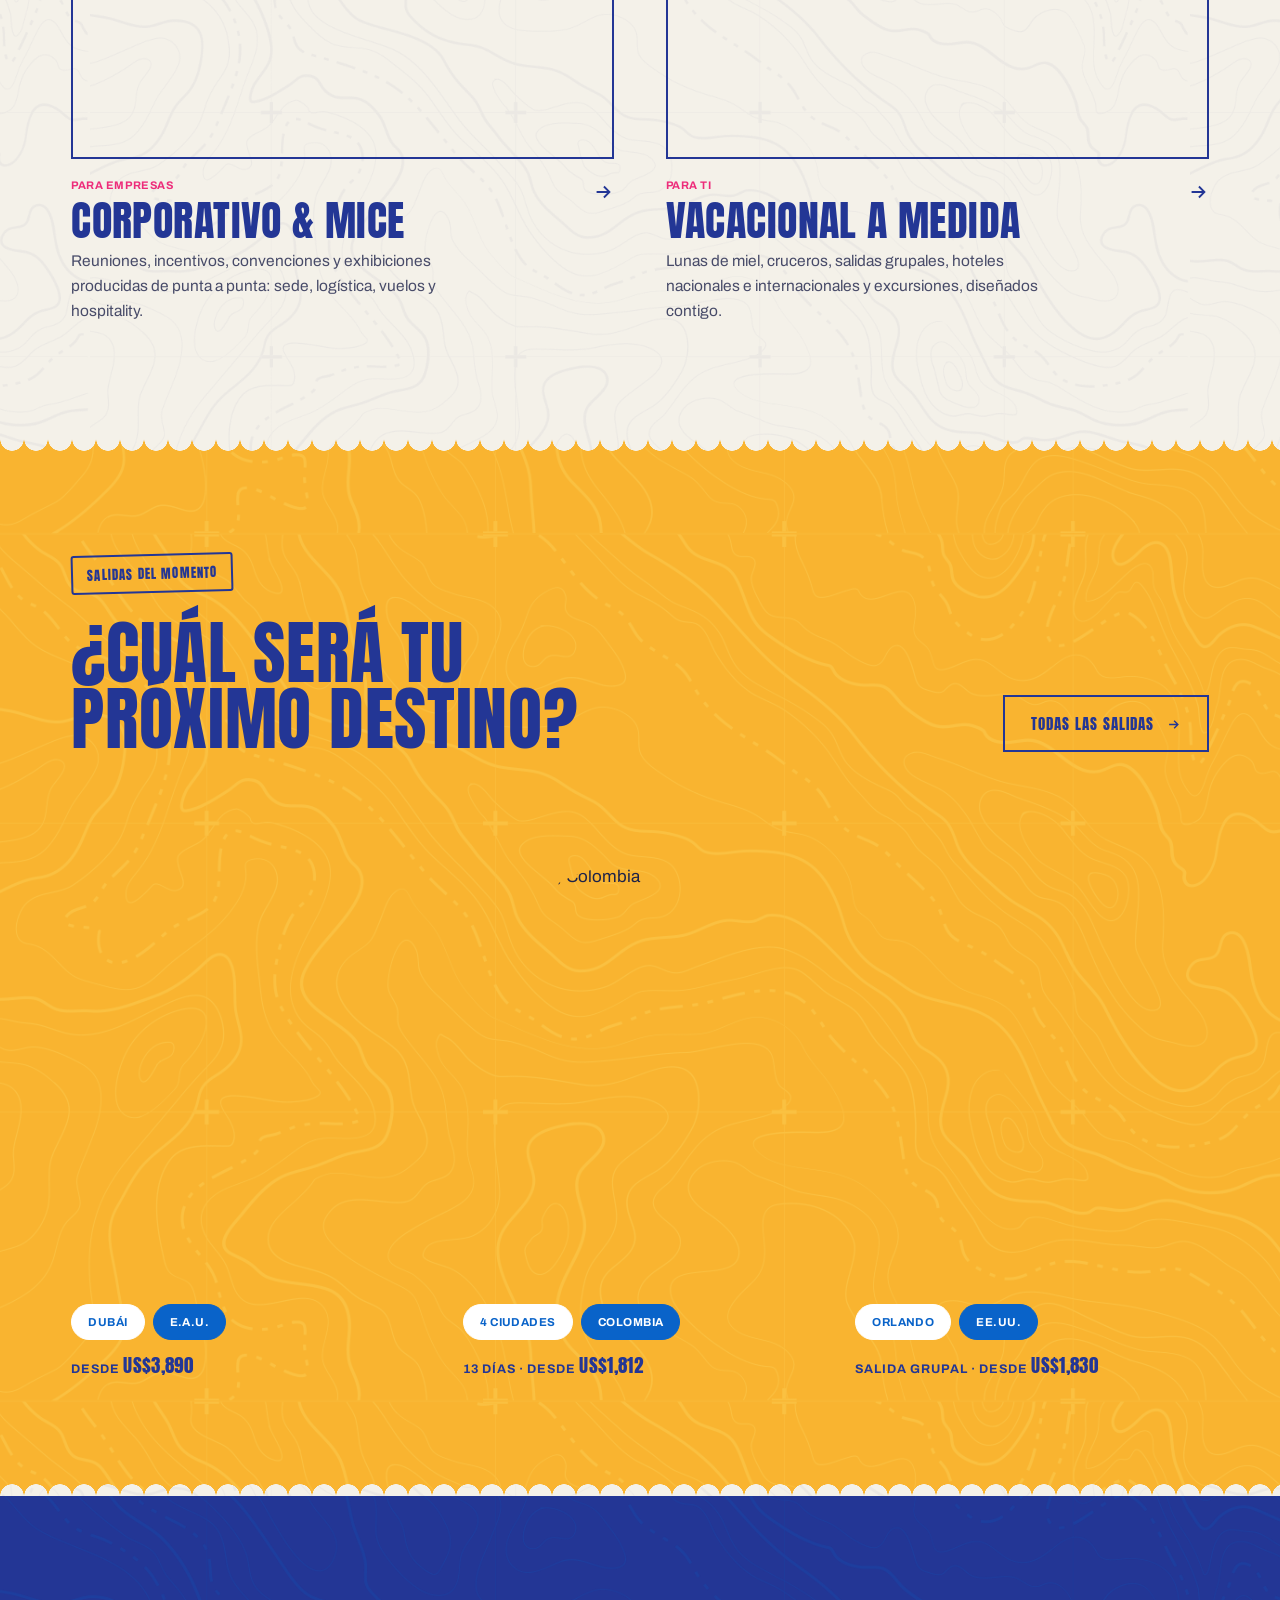
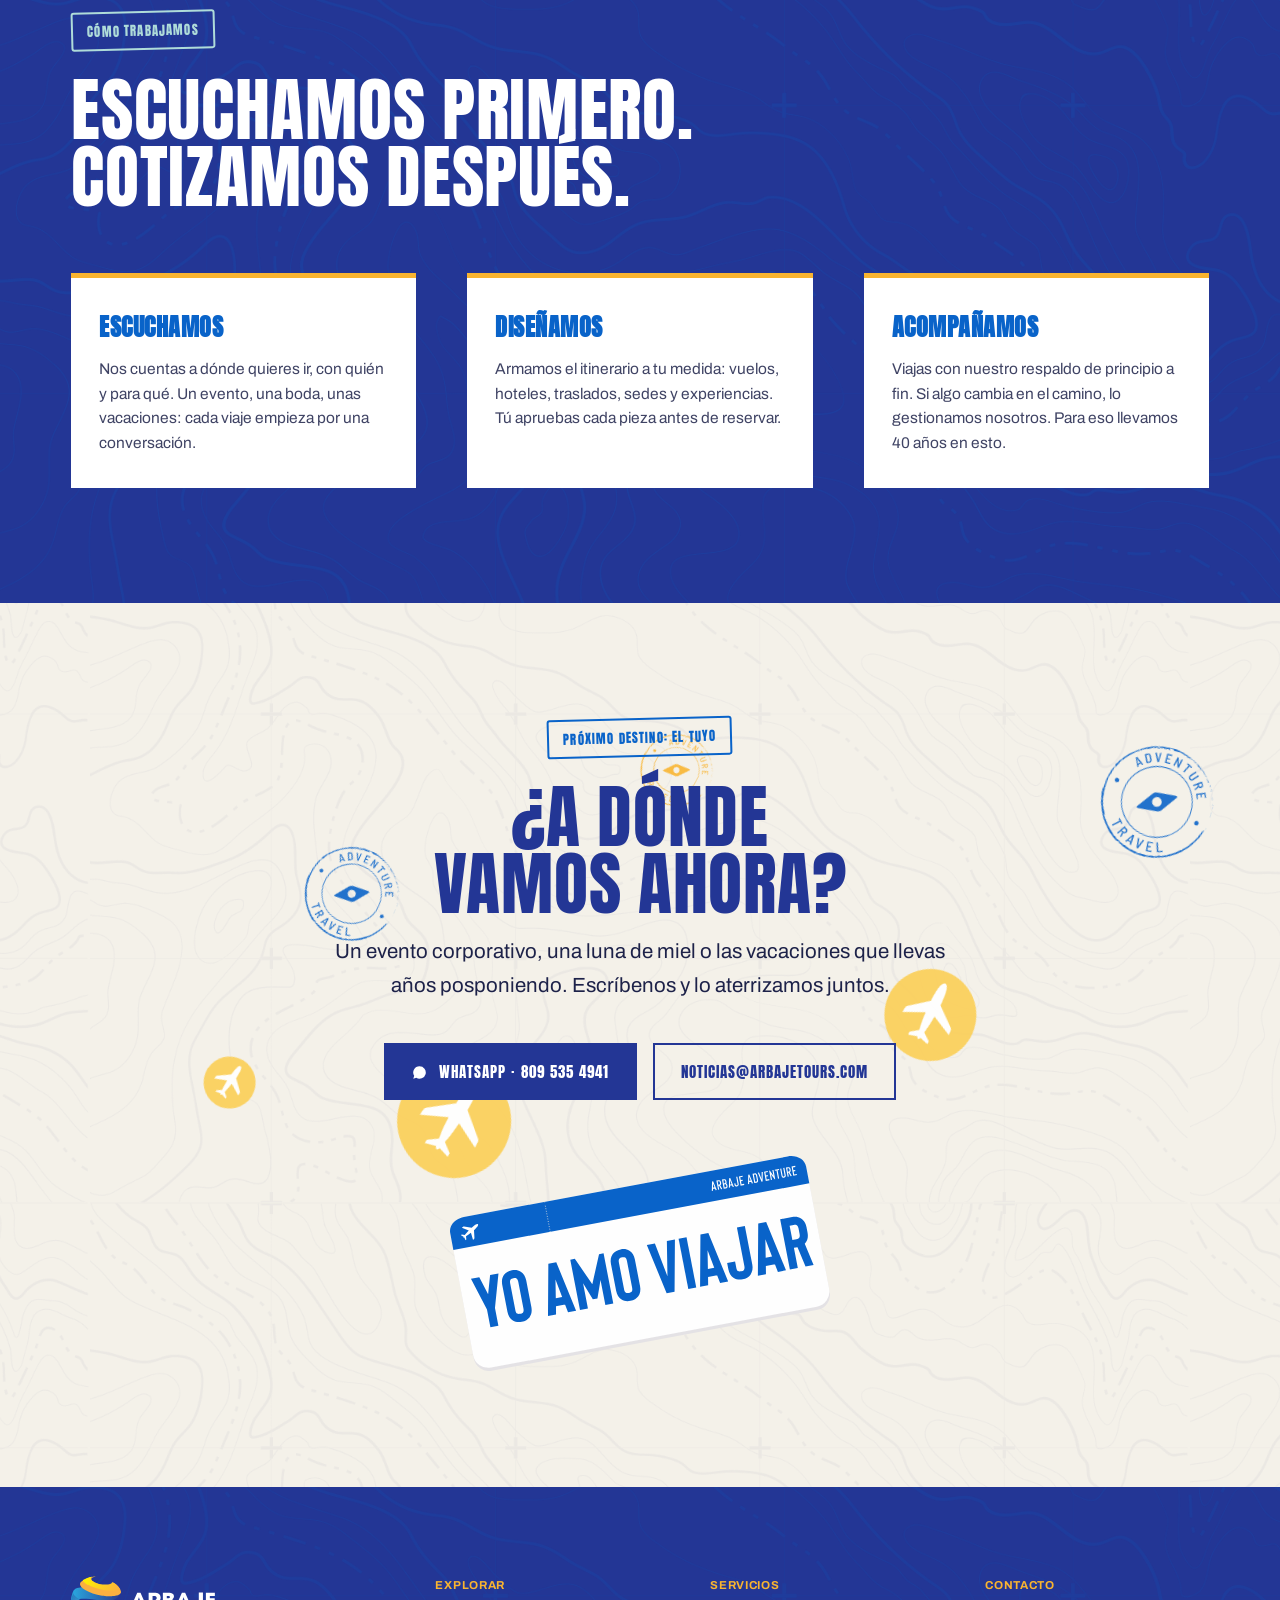
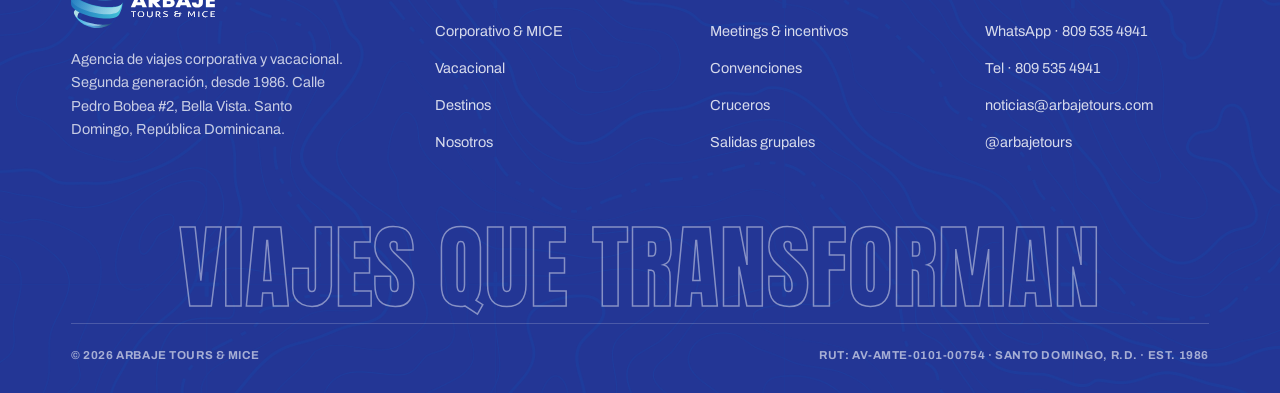
==== commit ad8360fa: "Add files via upload" ====
--- a/index.html
+++ b/index.html
@@ -62,7 +62,13 @@
         <div class="fact"><div class="n">MICE</div><div class="l">Nuestra especialidad</div></div>
         <div class="fact"><div class="n">2da</div><div class="l">Generación al frente</div></div>
       </div>
-      <div class="certline rv d3">Certificaciones: MITUR · IATA · ADAVIT · RUT AV-AMTE-0101-00754</div>
+      <div class="certline rv d3">
+        <span class="cl">Certificaciones</span>
+        <span class="cert">MITUR</span>
+        <span class="cert">IATA</span>
+        <span class="cert">ADAVIT</span>
+        <span class="cert rut">RUT: AV-AMTE-0101-00754</span>
+      </div>
     </div>
 
     <div class="hero-collage rv d2" aria-hidden="true">
--- a/styles.css
+++ b/styles.css
@@ -449,15 +449,36 @@
   opacity:.9;
 }
 
-/* línea de certificaciones bajo los facts del hero */
+/* certificaciones bajo los facts del hero: sellos visibles */
 .certline{
-  margin-top:18px;
+  display:flex;
+  align-items:center;
+  gap:10px;
+  flex-wrap:wrap;
+  margin-top:24px;
+}
+.certline .cl{
   font-family:"Archivo",sans-serif;
   font-weight:700;
   font-size:12px;
   text-transform:uppercase;
   letter-spacing:.05em;
+  color:color-mix(in srgb, var(--ink) 65%, transparent);
+  margin-right:4px;
+}
+.certline .cert{
+  font-family:"Anton",sans-serif;
+  font-size:13px;
+  text-transform:uppercase;
+  letter-spacing:.08em;
   color:var(--azure);
+  border:2px solid var(--azure);
+  border-radius:3px;
+  padding:6px 12px 4px;
+}
+.certline .cert.rut{
+  color:var(--navy);
+  border-style:dashed;
 }
 
 /* fotos MICE con borde de estampilla horneado: zoom para recortarlo en el arco */
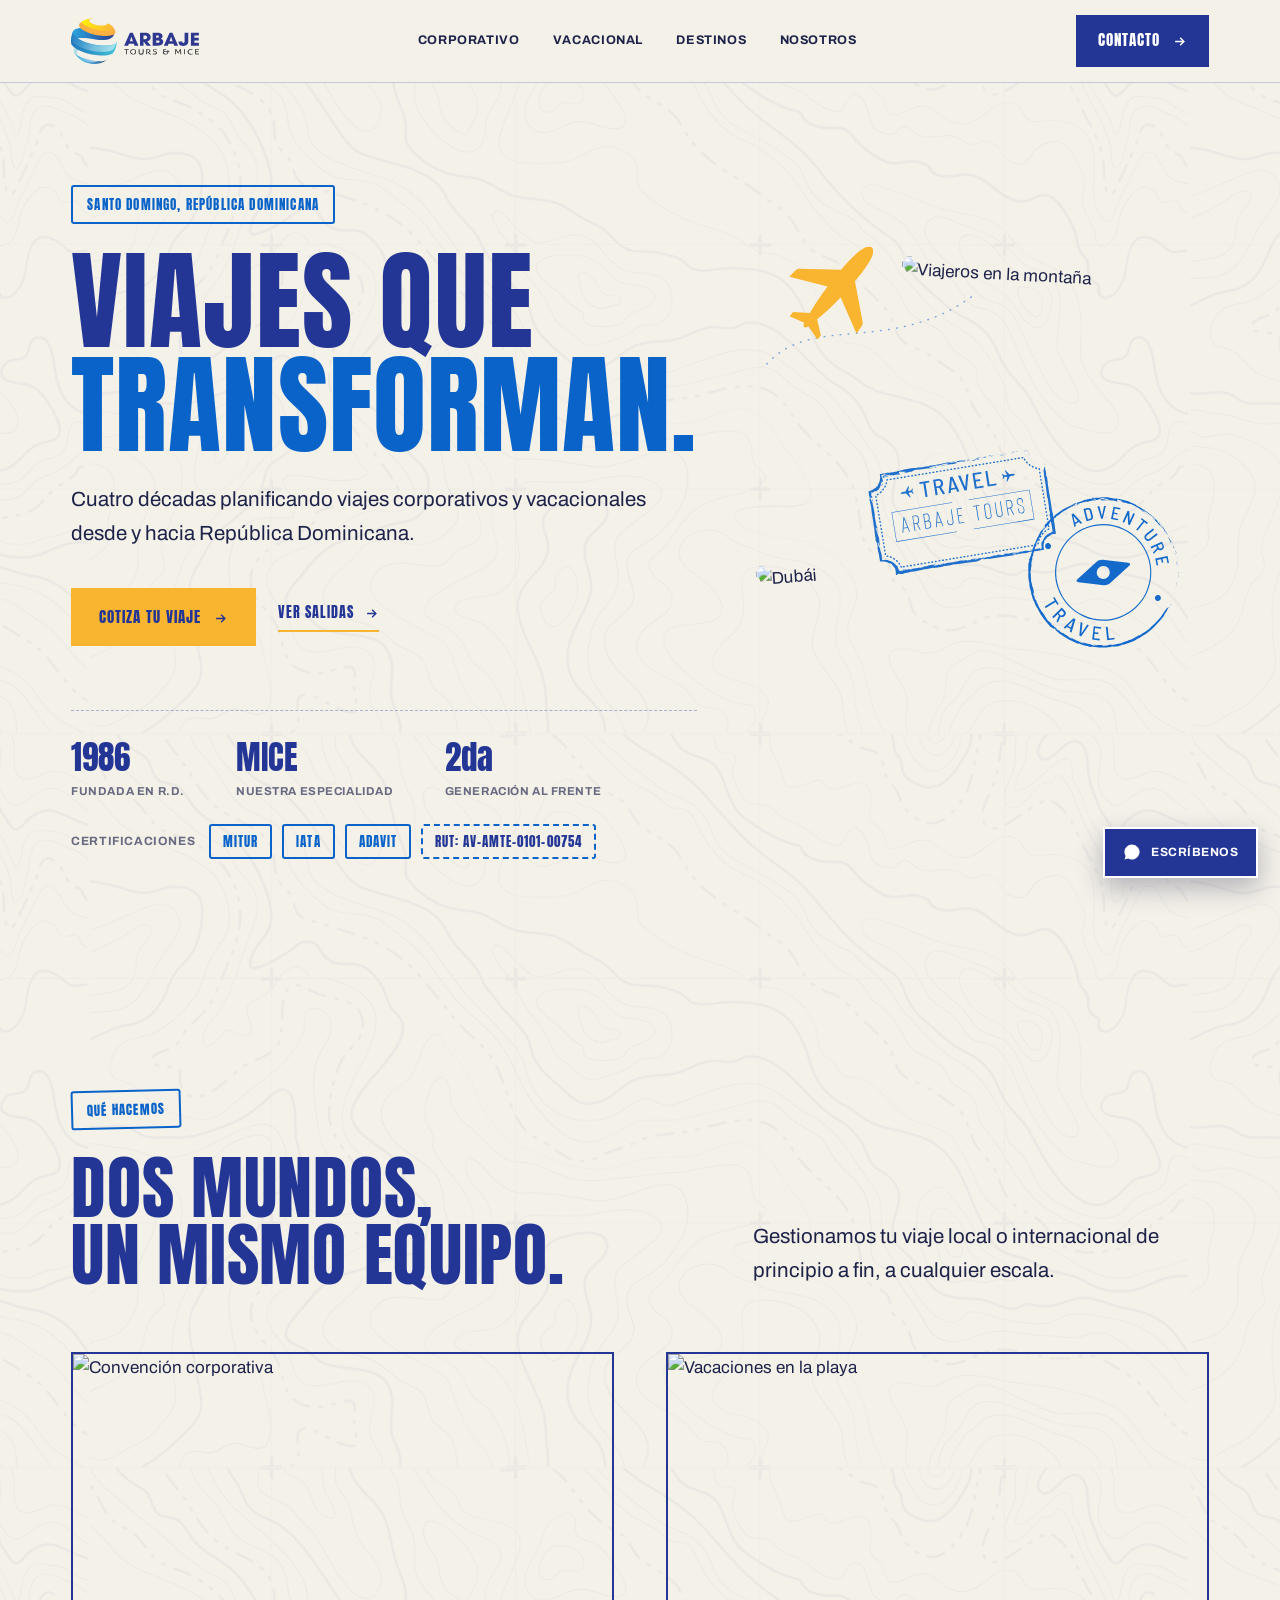
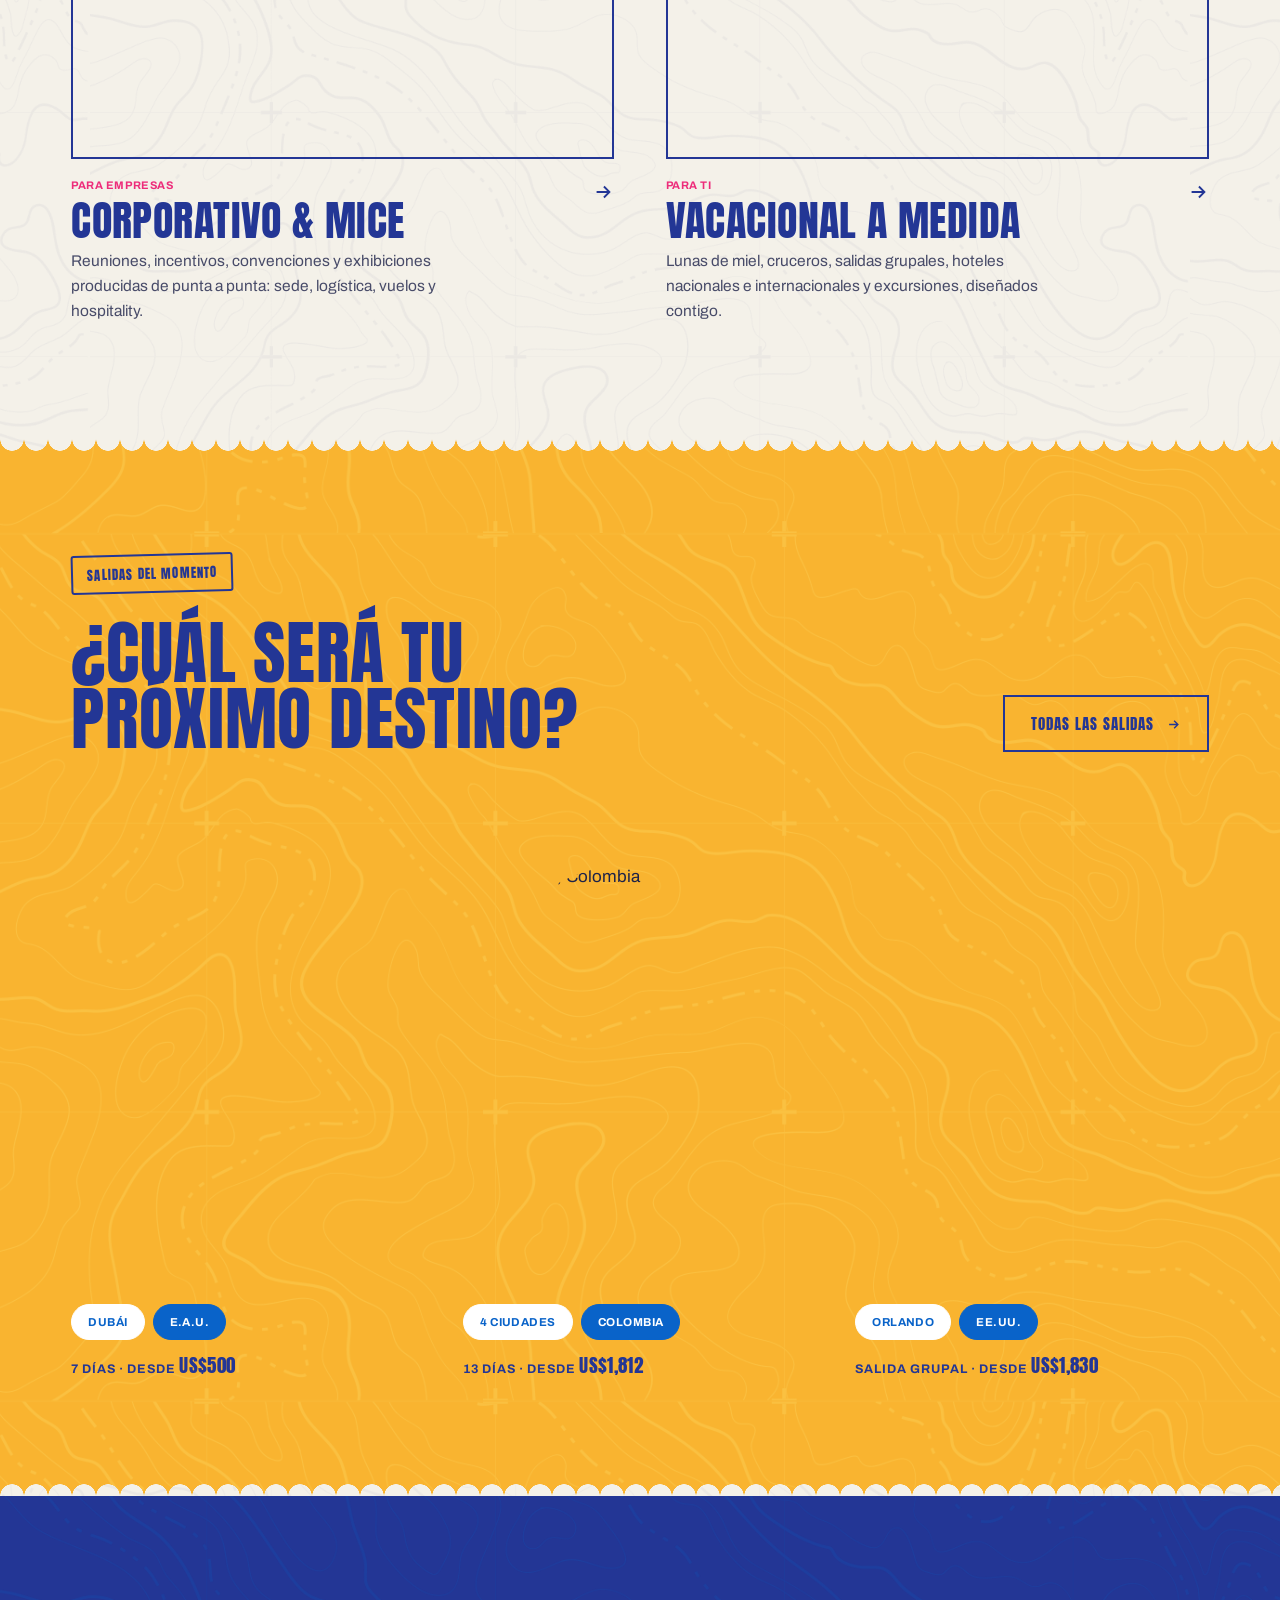
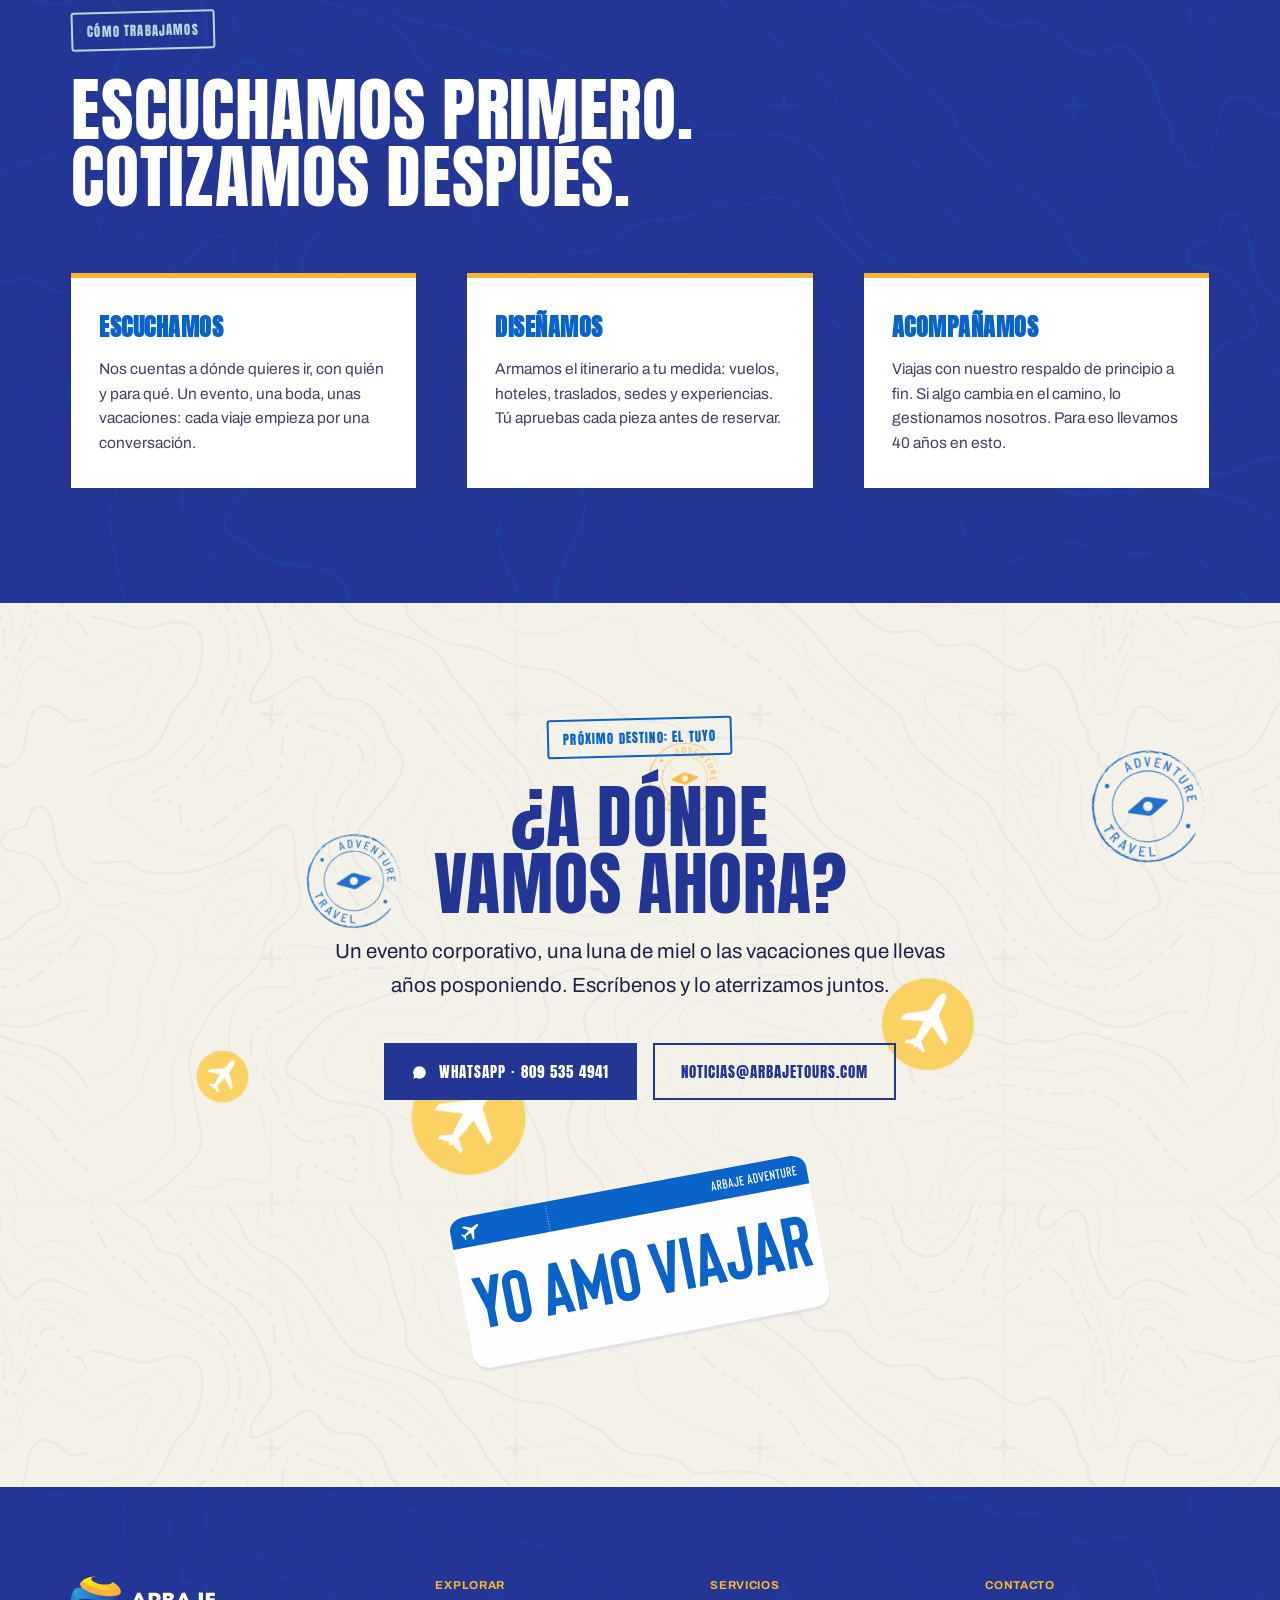
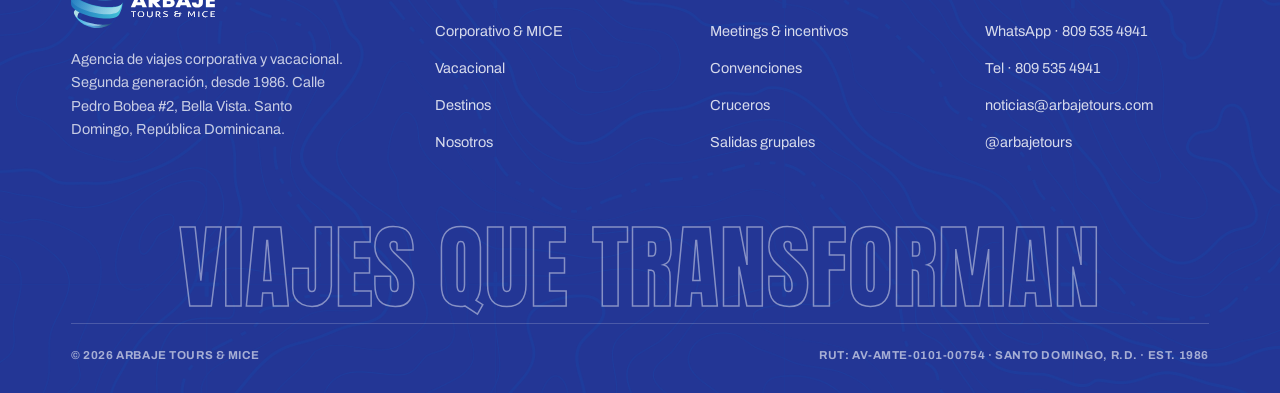
==== commit 341da0d0: "Add files via upload" ====
--- a/index.html
+++ b/index.html
@@ -143,7 +143,7 @@
       <a href="destinos.html" class="arch-card rv">
         <div class="arch"><img src="https://images.unsplash.com/photo-1512453979798-5ea266f8880c?w=900&q=80" alt="Dubái"></div>
         <div class="pills"><span class="pill">Dubái</span><span class="pill blue">E.A.U.</span></div>
-        <div class="price">Desde <b>US$3,890</b></div>
+        <div class="price">7 días · desde <b>US$500</b></div>
       </a>
       <a href="destinos.html" class="arch-card rv d1">
         <div class="arch"><img src="https://images.unsplash.com/photo-1534943441045-1009d7cb0bb9?q=80&w=1100&auto=format&fit=crop" alt="Cartagena, Colombia"></div>
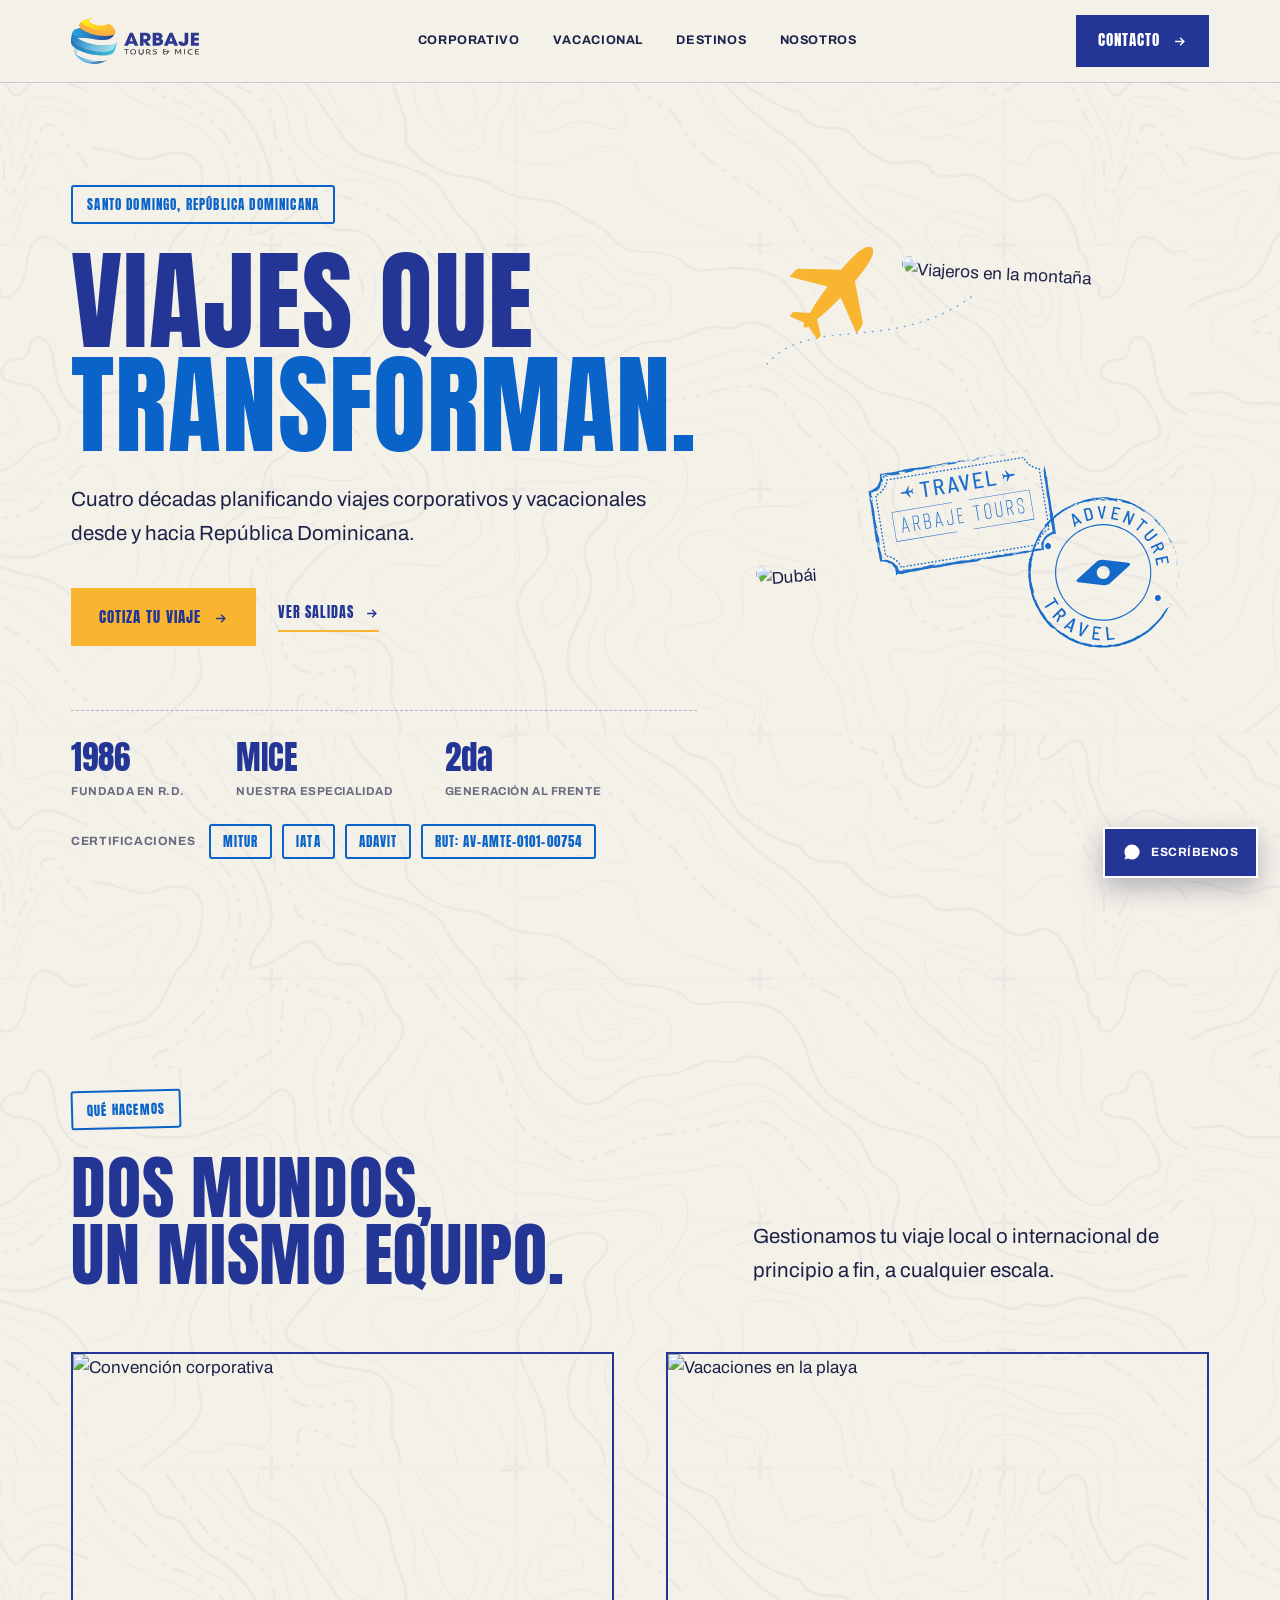
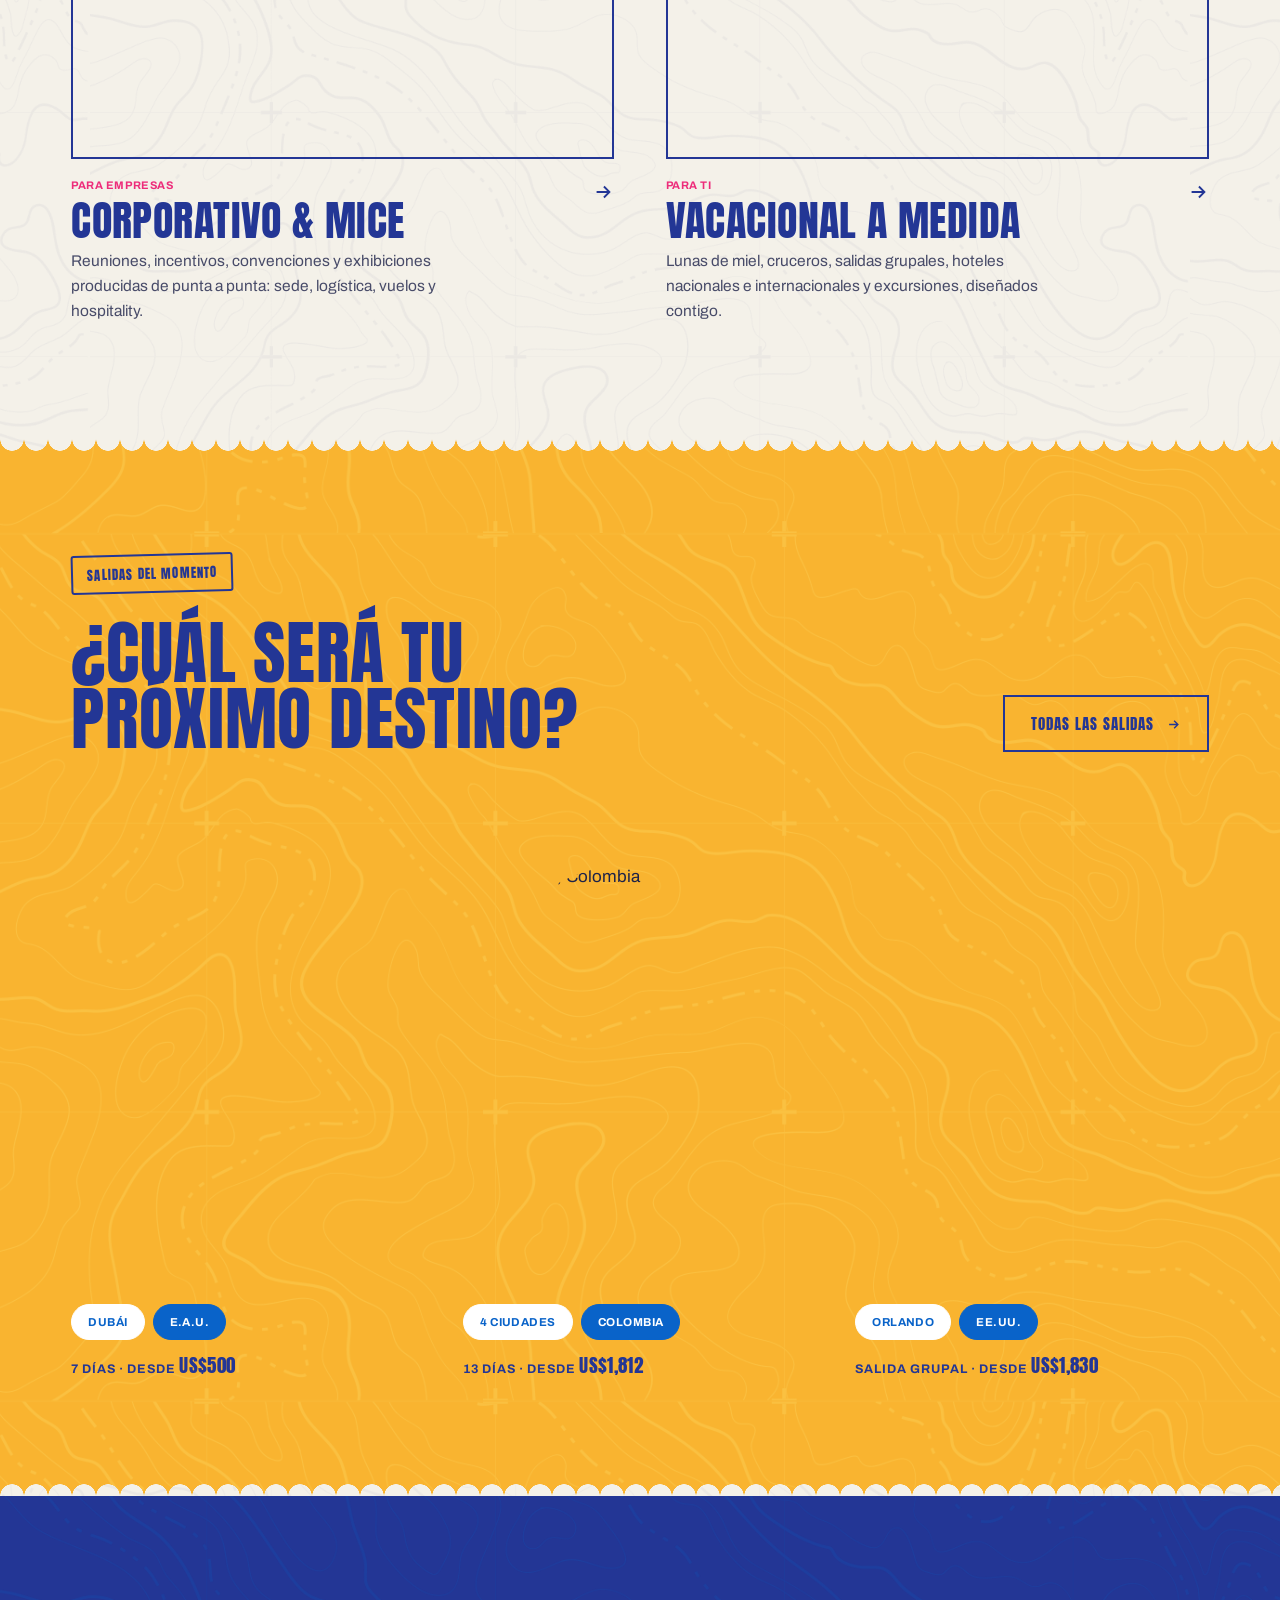
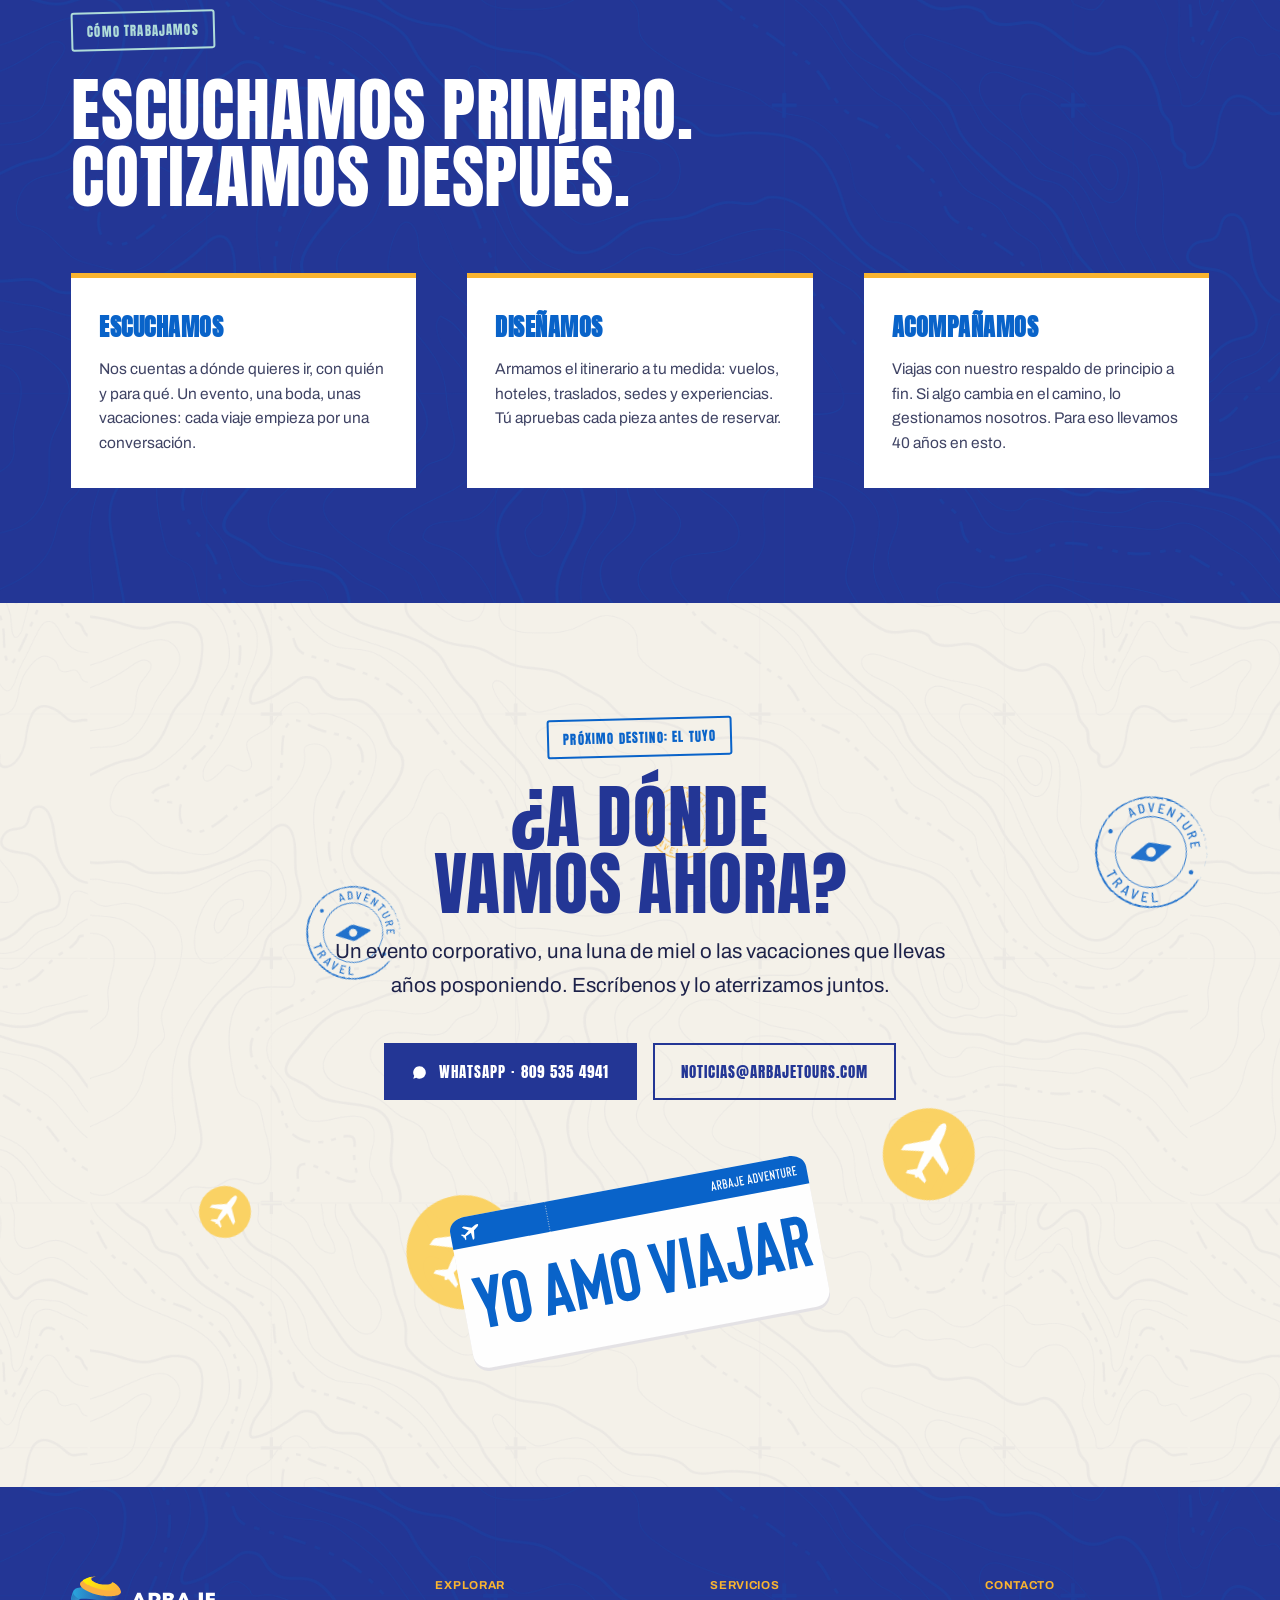
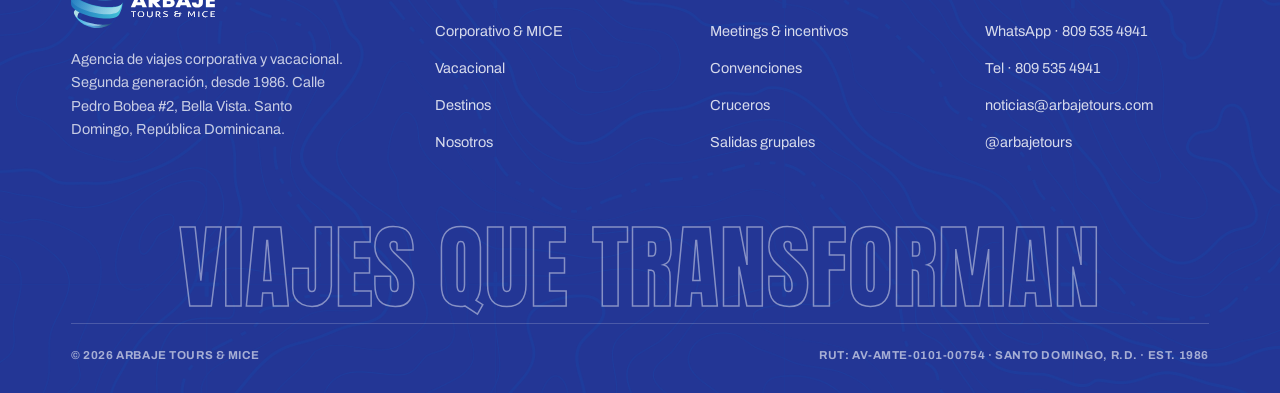
==== commit f1694906: "Fix class name for RUT certification span" ====
--- a/index.html
+++ b/index.html
@@ -67,7 +67,7 @@
         <span class="cert">MITUR</span>
         <span class="cert">IATA</span>
         <span class="cert">ADAVIT</span>
-        <span class="cert rut">RUT: AV-AMTE-0101-00754</span>
+        <span class="cert ">RUT: AV-AMTE-0101-00754</span>
       </div>
     </div>
 
